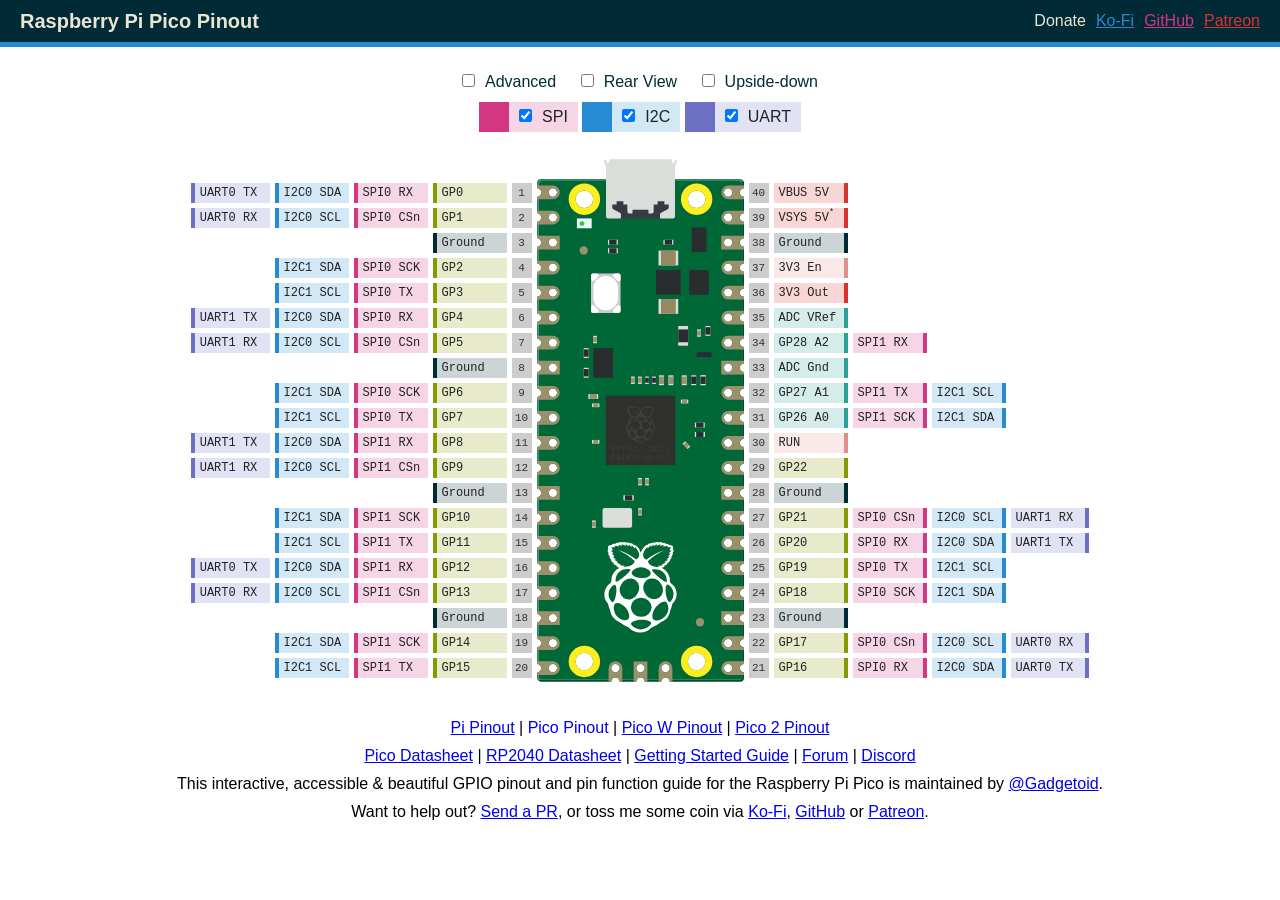
==== docs/pinout/index.html @ 550cb201 "docs: init pinout from pico.pinout.xyz" ====
<!--
    This file was taken from https://github.com/pinout-xyz/pico.pinout.xyz under MIT license.
!-->

<!doctype html>
<html lang="en">
<head>
<meta http-equiv="content-type" content="text/html;charset=utf-8" />
<meta name="viewport" content="width=device-width, initial-scale=1"></meta>
<meta name="apple-mobile-web-app-capable" content="yes"></meta>
<meta name="apple-mobile-web-app-status-bar-style" content="black-translucent"></meta>
<link rel="shortcut icon" href="pinout-logo.png" type="image/png">
<script src="register_serviceworker.js" type="text/javascript"></script>
<link rel="manifest" href="manifest.json">
<title>Raspberry Pi Pico GPIO Pinout</title>
<meta name="description" content="An interactive, accessible and beautiful GPIO Pinout guide for the Raspberry Pi Pico" />
<link rel="stylesheet" href="pinout.css?v=20250707v3" type="text/css" media="screen,print" />
</head>
<body>
    <header>
        <h1>Raspberry Pi Pico Pinout</h1>
        <ul><li title="Please donate to support continued work on these websites! Thank you.">Donate</li><li><a href="https://ko-fi.com/gadgetoid" title="Buy me a coffee on Ko-Fi">Ko-Fi</a></li><li><a href="https://github.com/sponsors/Gadgetoid" title="Sponsor me on GitHub">GitHub</a></li><li><a href="https://www.patreon.com/gadgetoid" title="Sponsor me on Patreon">Patreon</a></li></ul>
    </header>
    <nav class="nojs" id="nav">
        <ul class="filter settings">
            <li><label for="advanced" title="Show or hide advanced pin functions."><input type="checkbox" name="advanced" id="advanced" />Advanced</label></li>
            <li><label for="reversed" title="If you solder the headers on backwards to keep the pin numbers visible, then the pinout is reversed."><input type="checkbox" name="reversed" id="reversed" />Rear View</label></li>
            <li><label for="australian" title="If your Pico is fixed upside-down for some reason."><input type="checkbox" name="australian" id="australian" />Upside-down</label></li>
        </ul>
        <ul class="filter interfaces">
            <li><label class="spi" for="spi" title="Show or hide SPI functions."><input type="checkbox" checked name="spi" id="spi" />SPI</label></li>
            <li><label class="i2c" for="i2c" title="Show or hide I2C functions."><input type="checkbox" checked name="i2c" id="i2c" />I2C</label></li>
            <li class="advanced"><label class="pwm" for="pwm" title="Show or hide PWM functions."><input type="checkbox" checked name="pwm" id="pwm" />PWM</label></li>
            <li><label class="uart" for="uart" title="Show or hide UART functions."><input type="checkbox" checked name="uart" id="uart" />UART</label></li>
        </ul>
        <noscript>
            <p>Want to show/hide interfaces and view a full pinout? Enable JavaScript!</p>
        </noscript>
    </nav>
    <article class="pinout" id="pinout">
        <table aria-label="Lefthand pins" class="labels left" aria-rowcount="20" aria-colcount="5" cellpadding="0" cellspacing="5">
            <thead>
                <th>Pin</th><th>Name</th><th>SPI</th><th>I2C</th><th>UART</th><th>PWM</th>
            </thead>
            <tbody>
            <tr aria-label="First pin."       ><th>1</th> <td class="gpio">GP0</td>           <td class="spi" title="SPI 0: Host-receive">SPI0 RX</td>         <td class="i2c" title="I2C 0: Data">I2C0 SDA</td>       <td class="uart" title="UART 0: Transmit">UART0 TX</td>                    <td class="pwm advanced" title="PWM 0: Channel A">PWM0 A</td></tr>
            <tr aria-label="Second pin."      ><th>2</th> <td class="gpio">GP1</td>           <td class="spi" title="SPI 0: Chip-select">SPI0 CSn</td>         <td class="i2c" title="I2C 0: Clock">I2C0 SCL</td>      <td class="uart" title="UART 0: Receive">UART0 RX</td>                     <td class="pwm advanced" title="PWM 0: Channel B">PWM0 B</td></tr>
            <tr aria-label="Third pin."       ><th>3</th> <td class="ground" title="Ground">Ground</td></tr>
            <tr aria-label="Forth pin."       ><th>4</th> <td class="gpio">GP2</td>           <td class="spi" title="SPI 0: Clock">SPI0 SCK</td>               <td class="i2c" title="I2C 1: Data">I2C1 SDA</td>       <td class="uart advanced" title="UART 0: Clear to send">UART0 CTS</td>     <td class="pwm advanced" title="PWM 1: Channel A">PWM1 A</td></tr>
            <tr aria-label="Fifth pin."       ><th>5</th> <td class="gpio">GP3</td>           <td class="spi" title="SPI 0: Host-transmit">SPI0 TX</td>        <td class="i2c" title="I2C 1: Clock">I2C1 SCL</td>      <td class="uart advanced" title="UART 0: Request to send">UART0 RTS</td>   <td class="pwm advanced" title="PWM 1: Channel B">PWM1 B</td></tr>
            <tr aria-label="Sixth pin."       ><th>6</th> <td class="gpio">GP4</td>           <td class="spi" title="SPI 0: Host-receive">SPI0 RX</td>         <td class="i2c" title="I2C 0: Data">I2C0 SDA</td>       <td class="uart" title="UART 1: Transmit">UART1 TX</td>                    <td class="pwm advanced" title="PWM 2: Channel A">PWM2 A</td></tr>
            <tr aria-label="Seventh pin."     ><th>7</th> <td class="gpio">GP5</td>           <td class="spi" title="SPI 0: Chip-select">SPI0 CSn</td>         <td class="i2c" title="I2C 0: Clock">I2C0 SCL</td>      <td class="uart" title="UART 1: Receive">UART1 RX</td>                     <td class="pwm advanced" title="PWM 2: Channel B">PWM2 B</td></tr>
            <tr aria-label="Eighth pin."      ><th>8</th> <td class="ground" title="Ground">Ground</td></tr>
            <tr aria-label="Ninth pin."       ><th>9</th> <td class="gpio">GP6</td>           <td class="spi" title="SPI 0: Clock">SPI0 SCK</td>               <td class="i2c" title="I2C 1: Data">I2C1 SDA</td>       <td class="uart advanced" title="UART 1: Clear to send">UART1 CTS</td>     <td class="pwm advanced" title="PWM 3: Channel A">PWM3 A</td></tr>
            <tr aria-label="Tenth pin."       ><th>10</th><td class="gpio">GP7</td>           <td class="spi" title="SPI 1: Host-transmit">SPI0 TX</td>        <td class="i2c" title="I2C 1: Clock">I2C1 SCL</td>      <td class="uart advanced" title="UART 1: Request to send">UART1 RTS</td>   <td class="pwm advanced" title="PWM 3: Channel B">PWM3 B</td></tr>
            <tr aria-label="Eleventh pin."    ><th>11</th><td class="gpio">GP8</td>           <td class="spi" title="SPI 1: Host-receive">SPI1 RX</td>         <td class="i2c" title="I2C 0: Data">I2C0 SDA</td>       <td class="uart" title="UART 1: Transmit">UART1 TX</td>                    <td class="pwm advanced" title="PWM 4: Channel A">PWM4 A</td></tr>
            <tr aria-label="Twelfth pin."     ><th>12</th><td class="gpio">GP9</td>           <td class="spi" title="SPI 1: Chip-select">SPI1 CSn</td>         <td class="i2c" title="I2C 0: Clock">I2C0 SCL</td>      <td class="uart" title="UART 1: Receive">UART1 RX</td>                     <td class="pwm advanced" title="PWM 4: Channel B">PWM4 B</td></tr>
            <tr aria-label="Thirtheenth pin." ><th>13</th><td class="ground" title="Ground">Ground</td></tr>
            <tr aria-label="Fourteenth pin."  ><th>14</th><td class="gpio">GP10</td>          <td class="spi" title="SPI 1: Clock">SPI1 SCK</td>               <td class="i2c" title="I2C 1: Data">I2C1 SDA</td>       <td class="uart advanced" title="UART 1: Clear to send">UART1 CTS</td>     <td class="pwm advanced" title="PWM 5: Channel A">PWM5 A</td></tr>
            <tr aria-label="Fifteenth pin."   ><th>15</th><td class="gpio">GP11</td>          <td class="spi" title="SPI 1: Host-transmit">SPI1 TX</td>        <td class="i2c" title="I2C 1: Clock">I2C1 SCL</td>      <td class="uart advanced" title="UART 1: Request to send">UART1 RTS</td>   <td class="pwm advanced" title="PWM 5: Channel B">PWM5 B</td></tr>
            <tr aria-label="Sixteenth pin."   ><th>16</th><td class="gpio">GP12</td>          <td class="spi" title="SPI 1: Host-receive">SPI1 RX</td>         <td class="i2c" title="I2C 0: Data">I2C0 SDA</td>       <td class="uart" title="UART 0: Transmit">UART0 TX</td>                    <td class="pwm advanced" title="PWM 6: Channel A">PWM6 A</td></tr>
            <tr aria-label="Seventeenth pin." ><th>17</th><td class="gpio">GP13</td>          <td class="spi" title="SPI 1: Chip-select">SPI1 CSn</td>         <td class="i2c" title="I2C 0: Clock">I2C0 SCL</td>      <td class="uart" title="UART 0: Receive">UART0 RX</td>                     <td class="pwm advanced" title="PWM 6: Channel B">PWM6 B</td></tr>
            <tr aria-label="Eighteenth pin."  ><th>18</th><td class="ground" title="Ground">Ground</td></tr>
            <tr aria-label="Nineteenth pin."  ><th>19</th><td class="gpio">GP14</td>          <td class="spi" title="SPI 1: Clock">SPI1 SCK</td>               <td class="i2c" title="I2C 0: Data">I2C1 SDA</td>       <td class="uart advanced" title="UART 0: Clear to send">UART0 CTS</td>     <td class="pwm advanced" title="PWM 7: Channel A">PWM7 A</td></tr>
            <tr aria-label="Twentieth pin."   ><th>20</th><td class="gpio">GP15</td>          <td class="spi" title="SPI 1: Host-transmit">SPI1 TX</td>        <td class="i2c" title="I2C 0: Clock">I2C1 SCL</td>      <td class="uart advanced" title="UART 0: Request to send">UART0 RTS</td>   <td class="pwm advanced" title="PWM 7: Channel B">PWM7 B</td></tr>
            </tbody>
        </table>
        <div class="pico"><img width="207" height="523" alt="Raspberry Pi Pico with the micro USB port facing upwards, standing face-up on its GPIO pins." src="raspberry-pi-pico.svg" /></div>
        <div class="pico underside"><img width="207" height="523" alt="Raspberry Pi Pico with the micro USB port facing downwards, standing bottom-up on its GPIO pins." src="raspberry-pi-pico-underside.svg" /></div>
        <table aria-label="Righthand pins" class="labels right" aria-rowcount="20" aria-colcount="5" cellpadding="0" cellspacing="5">
            <thead>
                <th scope="col">Pin</th><th scope="col">Name/ADC</th><th scope="col">SPI</th><th scope="col">I2C</th><th scope="col">UART</th><th scope="col">PWM</th>
            </thead>
            <tbody>
            <tr aria-label="First pin."       ><th>40</th><td class="power" title="Power: USB input voltage">VBUS 5V</td></tr>
            <tr aria-label="Second pin."      ><th>39</th><td class="power" title="Power: System voltage">VSYS 5V<sup>*</sup></td></tr>
            <tr aria-label="Third pin."       ><th>38</th><td class="ground" title="Ground">Ground</td></tr>
            <tr aria-label="Forth pin."       ><th>37</th><td class="system" title="System: 3v3 regulator enable">3V3 En</td></tr>
            <tr aria-label="Fifth pin."       ><th>36</th><td class="power" title="Power: 3v3 output">3V3 Out</td></tr>
            <tr aria-label="Sixth pin."       ><th>35</th><td class="adc" title="ADC Voltage reference">ADC VRef</td></tr>
            <tr aria-label="Seventh pin."     ><th>34</th><td class="adc" title="ADC Channel 2">GP28 A2</td>        <td class="spi" title="SPI 1: Host-receive">SPI1 RX</td>     <td class="i2c advanced" title="I2C 0: Data">I2C0 SDA</td>    <td class="uart advanced" title="UART 0: Transmit">UART0 TX</td>         <td class="pwm advanced" title="PWM 6: Channel A">PWM6 A</td></tr>
            <tr aria-label="Eighth pin."      ><th>33</th><td class="adc" title="ADC Ground">ADC Gnd</td></tr>
            <tr aria-label="Ninth pin."       ><th>32</th><td class="adc" title="ADC Channel 1">GP27 A1</td>        <td class="spi" title="SPI 1: Host-transmit">SPI1 TX</td>    <td class="i2c" title="I2C 1: Clock">I2C1 SCL</td>            <td class="uart advanced" title="UART 1: Request to send">UART1 RTS</td> <td class="pwm advanced" title="PWM 5: Channel B">PWM5 B</td></tr>
            <tr aria-label="Tenth pin."       ><th>31</th><td class="adc" title="ADC Channel 0">GP26 A0</td>        <td class="spi" title="SPI 1: Clock">SPI1 SCK</td>           <td class="i2c" title="I2C 1: Data">I2C1 SDA</td>             <td class="uart advanced" title="UART 1: Clear to send">UART1 CTS</td>   <td class="pwm advanced" title="PWM 5: Channel A">PWM5 A</td></tr>
            <tr aria-label="Eleventh pin."    ><th>30</th><td class="system">RUN</td></tr>
            <tr aria-label="Twelfth pin."     ><th>29</th><td class="gpio">GP22</td>                                <td class="spi advanced" title="SPI 0: Clock">SPI0 SCK</td>  <td class="i2c advanced" title="I2C 1: Data">I2C1 SDA</td>    <td class="uart advanced" title="UART 1: Clear to send">UART1 CTS</td>   <td class="pwm advanced" title="PWM 3: Channel A">PWM3 A</td></tr>
            <tr aria-label="Thirtheenth pin." ><th>28</th><td class="ground" title="Ground">Ground</td></tr>
            <tr aria-label="Fourteenth pin."  ><th>27</th><td class="gpio">GP21</td>                                <td class="spi" title="SPI 0: Chip-select">SPI0 CSn</td>     <td class="i2c" title="I2C 0: Clock">I2C0 SCL</td>            <td class="uart" title="UART 1: Receive">UART1 RX</td>                   <td class="pwm advanced" title="PWM 2: Channel B">PWM2 B</td></tr>
            <tr aria-label="Fifteenth pin."   ><th>26</th><td class="gpio">GP20</td>                                <td class="spi" title="SPI 0: Host-receive">SPI0 RX</td>     <td class="i2c" title="I2C 0: Data">I2C0 SDA</td>             <td class="uart" title="UART 1: Transmit">UART1 TX</td>                  <td class="pwm advanced" title="PWM 2: Channel A">PWM2 A</td></tr>
            <tr aria-label="Sixteenth pin."   ><th>25</th><td class="gpio">GP19</td>                                <td class="spi" title="SPI 0: Host-transmit">SPI0 TX</td>    <td class="i2c" title="I2C 1: Clock">I2C1 SCL</td>            <td class="uart advanced" title="UART 0: Request to send">UART0 RTS</td> <td class="pwm advanced" title="PWM 1: Channel B">PWM1 B</td></tr>
            <tr aria-label="Seventeenth pin." ><th>24</th><td class="gpio">GP18</td>                                <td class="spi" title="SPI 0: Clock">SPI0 SCK</td>           <td class="i2c" title="I2C 1: Data">I2C1 SDA</td>             <td class="uart advanced" title="UART 0: Clear to send">UART0 CTS</td>   <td class="pwm advanced" title="PWM 1: Channel A">PWM1 A</td></tr>
            <tr aria-label="Eighteenth pin."  ><th>23</th><td class="ground" title="Ground">Ground</td></tr>
            <tr aria-label="Nineteenth pin."  ><th>22</th><td class="gpio">GP17</td>                                <td class="spi" title="SPI 0: Chip-select">SPI0 CSn</td>     <td class="i2c" title="I2C 0: Clock">I2C0 SCL</td>            <td class="uart" title="UART 0: Receive">UART0 RX</td>                   <td class="pwm advanced" title="PWM 0: Channel B">PWM0 B</td></tr>
            <tr aria-label="Twentieth pin."   ><th>21</th><td class="gpio">GP16</td>                                <td class="spi" title="SPI 0: Host-receive">SPI0 RX</td>     <td class="i2c" title="I2C 0: Data">I2C0 SDA</td>             <td class="uart" title="UART 0: Transmit">UART0 TX</td>                  <td class="pwm advanced" title="PWM 0: Channel A">PWM0 A</td></tr>
            </tbody>
        </table>
        <table class="labels below advanced">
            <tbody>
                <tr><td aria-label="Left debug pin.">SWCLK</td><td aria-label="Middle debug pin.">GND</td><td aria-label="Right debug pin.">SWDIO</td></tr>
            </tbody>
        </table>
    </article>
    <article class="extra advanced">
        <table aria-label="Additional pin definitions.">
            <thead>
                <th scope="col">Pin</th><th scope="col">Function</th><th scope="col">Notes</th>
            </thead>
            <tbody class="power_pins">
                <tr><td>VSYS</td><td>System voltage in/out</td><td><sup>*</sup>5V <em>out</em> when powered by USB (diode to VBUS),<br>1.8V to 5.5V <em>in</em> if powered externally</td></tr>
                <tr><td>3V3 Out</td><td>Chip 3V3 supply</td><td>Can be used to power external circuitry,<br>recommended to keep the load less than 300mA</td></tr>
            </tbody>
            <tbody>
                <tr><td>GP23</td><td>RT6150B-33GQW Power-Select</td><td>LOW (default) for high efficiency (PFM)<br>HIGH for improved ripple (PWM)</td></tr>
                <tr><td>GP24</td><td>VBUS Sense</td><td>Detect USB power or VBUS pin</td></tr>
                <tr><td>GP25</td><td>User LED</td><td></td></tr>
                <tr><td>GP29 / A3</td><td>VSYS Sense</td><td>Read VSYS/3 through resistor divider and FET Q1</td></tr>
                <tr><td>A4</td><td>Temperature</td><td>Read onboard temperature sensor</td></tr>
            </tbody>
            <tbody class="tpads">
                <tr><td>TP1</td><td>Ground</td><td>close coupled ground for differential USB signals</td></tr>
                <tr><td>TP2</td><td>USB DM</td><td>USB Data Negative pin</td></tr>
                <tr><td>TP3</td><td>USB DP</td><td>USB Data Positive pin</td></tr>
                <tr><td>TP4</td><td>GPIO23/SMPS PS Pin</td><td>Marked do not use in datasheet</td></tr>
                <tr><td>TP5</td><td>GPIO25/LED</td><td>Not recommended to be used in datasheet<br>can only be used as an output with special care</td></tr>
                <tr><td>TP6</td><td>BOOTSEL</td><td>Short low at power-up to boot into BOOTSEL</td></tr>
            </tbody>
        </table>
    </article>
    <footer>
        <p><a title="Raspberry Pi Pinout" href="https://pi.pinout.xyz/">Pi Pinout</a>
| <a class="selected" title="Raspberry Pi Pico Pinout" href="https://pico.pinout.xyz/">Pico Pinout</a>
| <a title="Raspberry Pi Pico W Pinout" href="https://picow.pinout.xyz/">Pico W Pinout</a>
| <a title="Raspberry Pi Pico 2 Pinout" href="https://pico2.pinout.xyz/">Pico 2 Pinout</a></p>
        <p><a title="Raspberry Pi Pico Datasheet (PDF)" href="https://datasheets.raspberrypi.com/pico/pico-datasheet.pdf">Pico Datasheet</a>
| <a title="Raspberry Pi RP2040 Datasheet (PDF) for in-depth information about the Pico W's RP2040 chip, peripherals and PIO." href="https://datasheets.raspberrypi.com/rp2040/rp2040-datasheet.pdf">RP2040 Datasheet</a>
| <a title="Getting Started With Raspberry Pi Pico (PDF)" href="https://datasheets.raspberrypi.com/pico/getting-started-with-pico.pdf">Getting Started Guide</a>
| <a title="Official Raspberry Pi Pico forum" href="https://forums.raspberrypi.com/viewforum.php?f=143">Forum</a>
| <a title="Unofficial Pico Discord server" href="https://discord.gg/YxmkAyM77r">Discord</a></p>
        <p>This interactive, accessible &amp; beautiful GPIO pinout and pin function guide for the Raspberry Pi Pico is maintained by <a href="https://fosstodon.org/@gadgetoid" title="@gadgetoid at Mastodon">@Gadgetoid</a>.</p>
        <p>Want to help out? <a href="https://github.com/pinout-xyz/pico.pinout.xyz" title="Send a pull-request on GitHub.">Send a PR</a>, or toss me some coin via <a href="https://ko-fi.com/gadgetoid" title="Buy me a coffee on Ko-Fi">Ko-Fi</a>, <a href="https://github.com/sponsors/Gadgetoid" title="Sponsor me on GitHub">GitHub</a> or <a href="https://www.patreon.com/gadgetoid" title="Sponsor me on Patreon">Patreon</a>.</p>
    </footer>
    <footer class="print">
        <p>pico.pinout.xyz - This interactive, accessible &amp; beautiful GPIO pinout and pin function guide for the Raspberry Pi Pico is maintained by @gadgetoid</p>
    </footer>
    <script src="pinout.js?v=20250707v1" type="text/javascript"></script>
</body>
</html>
---- docs/pinout/pinout.css ----
body {
    display: grid;
    place-items: center;
    font-family: Verdana, Geneva, Tahoma, sans-serif;
    margin: 0;
    padding: 0;
}
article {
    display: grid;
    grid-template-columns: auto auto auto;
    align-items: center;
    margin-top: 10px;
    padding: 0 10px;
}
footer {
    display: grid;
    align-items: center;
    margin: 20px 0;
}
footer p {
    padding: 5px 10px;
    margin: 0;
    text-align: center;
}
footer a.selected {
    text-decoration: none;
}
footer.print {display: none;}
nav {
    text-align: center;
    margin-top: 20px;
}
header {
    background: #002b36;
    color: #e9e5d2;
    width: 100%;
    line-height: 22px;
    padding: 10px;
    border-bottom: 5px solid #268bd2;
    display: grid;
    grid-template-columns: auto auto;
    box-sizing: border-box;
}
header h1 {
    margin: 0;
    padding: 0 0 0 10px;
    font-size: 20px;
}
header ul {
    list-style: none;
    margin: 0;
    padding: 0 10px 0 0;
    text-align: right;
}
header li {
    display: inline-block;
    padding: 0 0 0 10px;
    white-space: pre;
}
header li:nth-child(2) a, header li:nth-child(2) a:visited, header li:nth-child(2) a:hover {color: #268bd2;}
header li:nth-child(3) a, header li:nth-child(3) a:visited, header li:nth-child(3) a:hover {color: #d33682;}
header li:nth-child(4) a, header li:nth-child(4) a:visited, header li:nth-child(4) a:hover {color: #dc322f;}
.pico {
    padding: 0px;
    position: relative;
    top: -8px;
}
table {
    font-family: ui-monospace,
    Menlo, Monaco,
    "Cascadia Mono", "Segoe UI Mono",
    "Roboto Mono",
    "Oxygen Mono",
    "Ubuntu Monospace",
    "Source Code Pro",
    "Fira Mono",
    "Droid Sans Mono",
    "Courier New", monospace;
}
.labels.right {
    counter-reset: pin 41;
    display: grid;
    align-items: left;
}
.tiny2040 .labels.right {
    counter-reset: pin 17;
}
.labels.left {
    direction: rtl;
    display: grid;
    align-items: right;
}
.labels tr {
    counter-increment: pin;
    line-height: 20px;
    color: #333333;
    font-size: 0;
}
.labels.left tr {
    direction: ltr;
}
.labels.right tbody tr {
    counter-increment: pin -1;
}
.labels.below {
    grid-column: 2;
    margin: -5px auto 0 auto;
    position: relative;
    left: 2px;
}
.labels.below td {
    width: 25px;
    height: auto;
    border: none;
    padding: 0;
    writing-mode: vertical-lr;
    vertical-align: top;
    min-width: 25px;
    display: inline-block;
}
.australian-view .labels.left, .australian-view .labels.right {
    transform: scale(1, -1);
}
.australian-view .labels.left tr, .australian-view .labels.right tr {
    transform: scale(1, -1);
}
.australian-view .labels.below {
    position: relative;
    top: -550px;
}
.labels th, .labels thead {display:none;}
.labels tbody tr:before {
    content: counter(pin);
    text-align: center;
    float: right;
    background-color: #CCCCCC;
    width: 20px;
    height: 20px;
    font-size: 11px;
}
.labels.right tbody tr:before {
    float: left;
}
.labels.below tbody tr:before {display:none;}
td, th {
    height: 20px;
    text-align: left;
    overflow: hidden;
    color: #222;
    font-size: 12px;
    cursor: default;
    white-space: nowrap;
    position: relative;
    border-width:0 4px 0 4px;
    border-style: solid;
    padding: 0 5px;
    min-width: 60px;
}
.extra td {
    border: none;
    background-color: #9e9d9b22;
    padding: 5px;
}
.extra tr:nth-child(odd) td {
    background-color: #9e9d9b33;
}
.extra th {
    border: none;
    background-color: transparent;
}
.extra .wl_gpio {
    position: relative;
    top: 5px;
}
.extra .wl_gpio td {
    background-color: #d3368222;
}
.extra .wl_gpio tr:nth-child(odd) td {
    background-color: #d3368233;
}
.extra .power_pins td {
    background-color: #dc322f22;
}
.extra .power_pins tr:nth-child(odd) td {
    background-color: #dc322f33;
}
.extra .tpads td {
    background-color: #85990022;
}
.extra .tpads tr:nth-child(odd) td {
    background-color: #85990033;
}

/* Hide advanced labels by default */
.labels .advanced {visibility: hidden;}
.labels .hidden, .extra.advanced, .below.advanced {display: none;}
.filter li.advanced {display: none;}

.gpio   {background-color: #85990033;border-color: #859900;}
.ground {background-color: #002b3633;border-color: #002b36;}
.power  {background-color: #dc322f33;border-color: #dc322f;}
.adc    {background-color: #2aa19833;border-color: #2aa198;}
.hstx   {background-color: #2aa19833;border-color: #2aa198;}
.system {background-color: #df8f8e33;border-color: #df8f8e;}
.i2c    {background-color: #268bd233;border-color: #268bd2;}
.spi    {background-color: #d3368233;border-color: #d33682;}
.uart   {background-color: #6c71c433;border-color: #6c71c4;}
.pwm    {background-color: #33333333;border-color: #333333;}

.labels.left td {border-width:0 0 0 4px;}
.labels.right td {border-width:0 4px 0 0;}

.labels tr:hover:before  {background-color: #eeeeee;}
.labels tr:hover .gpio   {background-color: #9fb80366;}
.labels tr:hover .ground {background-color: #01435366;}
.labels tr:hover .power  {background-color: #f13a3766;}
.labels tr:hover .adc    {background-color: #39d1c466;}
.labels tr:hover .hstx   {background-color: #39d1c466;}
.labels tr:hover .system {background-color: #fab4b266;}
.labels tr:hover .i2c    {background-color: #3ba6f166;}
.labels tr:hover .spi    {background-color: #f34f9f66;}
.labels tr:hover .uart   {background-color: #8d91e666;}
.labels tr:hover .pwm    {background-color: #44444466;}

.filter {
    list-style: none;
    margin: 0;
    padding: 0;
}
.filter li {
    display: inline;
}
.filter label {
    display: inline-block;
    color: #002b36;
    padding: 0px 10px 0px 10px;
    line-height: 30px;
    user-select: none;
    margin-bottom: 5px;
}
.interfaces label {
    border-width:0 0px 0 30px;
    border-style: solid;
}
.filter input {
    margin: 0 10px 0 0;
}
.filter.interfaces label {
    color: #222;
}
.filter.interfaces {
    margin-bottom: 20px;
}
.nojs ul {display: none;}

/* Support for flipping board over to view from the bottom... */

/* Top-up View */
.underside {
    display: none;
}

/* Aussie View */
.australian-view .pico {
    rotate: 180deg;
    position: relative;
    top: 8px;
}

.australian-view {
    direction: rtl;
}
.australian-view .labels.left {
    direction: ltr;
}
.australian-view .labels.left td {border-width:0 4px 0 0;}
.australian-view .labels.right td {border-width:0 0 0 4px;}
.underside-view.australian-view .labels.left td {border-width:0 0 0 4px;}
.underside-view.australian-view .labels.right td {border-width:0 4px 0 0;}
.underside-view.australian-view {
    direction: ltr;
}
.underside-view.australian-view .labels.left {
    direction: rtl;
}

/* Bottom-up View */
.underside-view .pico {
    display: none;
}
.underside-view .underside {
    display: block;
}
.underside-view {
    direction: rtl;
}
.underside-view .labels.left {
    direction: ltr;
}
.underside-view .labels.left td {border-width:0 4px 0 0;}
.underside-view .labels.right td {border-width:0 0 0 4px;}

sup {
    position: absolute;
    top: -25%;
    font-size: 70%;
    vertical-align: middle;
}

@media (prefers-color-scheme: dark) {
    body {
        background-color: #000000;
    }
    header {
        background: #111111;
        color: #666666;
        border-bottom-color: #222222;
    }
    .filter label,
    footer p,
    nav p {
        color: #666666;
    }
    footer a.selected {
        color: #666666;
    }
    footer a, footer a:visited {
        color: #1d6ca5;
    }
    footer a:hover {
        color: #3ba6f1;
    }
    .labels tbody tr:before {
        background-color: #002b36;
        color: #e9e5d2;
    }
    .labels tbody tr:hover:before {background-color: #013441;}
    td, th, .filter.interfaces label {
        color: #e9e5d2;
    }
}

@media print {
    footer, header ul, #nav {display: none;}
    footer.print {
        display: block;
        border-top: 5px solid #268bd2;
    }
    #pinout {margin-top: 40px;}
    header {
        background: transparent;
        color: #666666;
    }
}
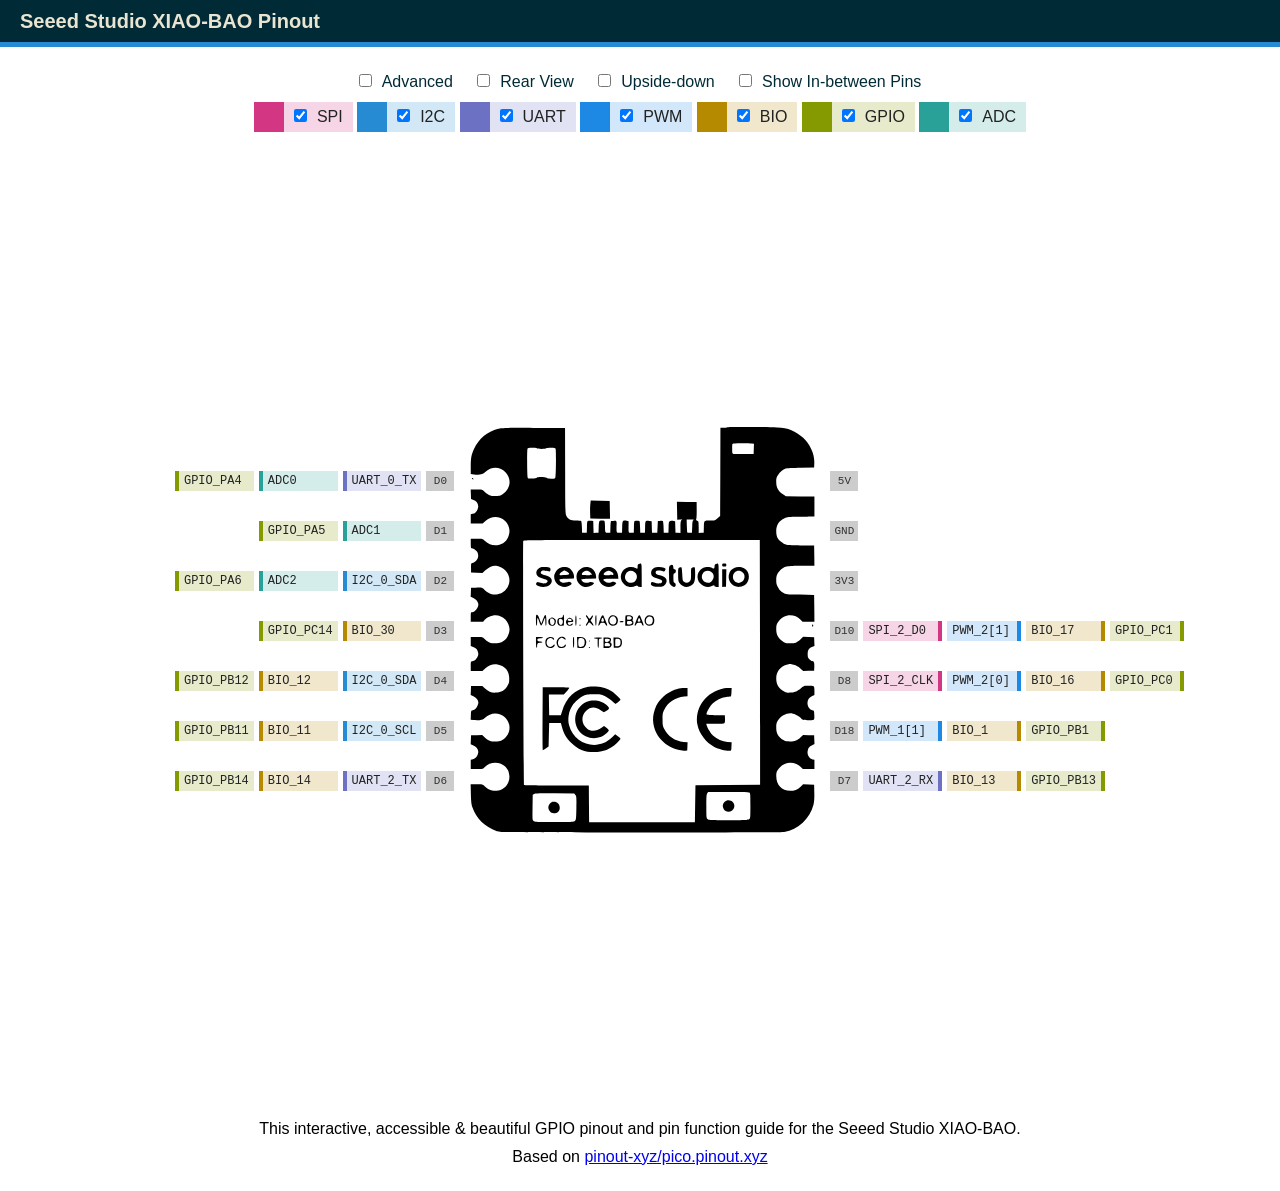
==== commit 76a6b13f: "cute pinouts" ====
--- a/docs/pinout/index.html
+++ b/docs/pinout/index.html
@@ -4,144 +4,372 @@
 
 <!doctype html>
 <html lang="en">
+
 <head>
-<meta http-equiv="content-type" content="text/html;charset=utf-8" />
-<meta name="viewport" content="width=device-width, initial-scale=1"></meta>
-<meta name="apple-mobile-web-app-capable" content="yes"></meta>
-<meta name="apple-mobile-web-app-status-bar-style" content="black-translucent"></meta>
-<link rel="shortcut icon" href="pinout-logo.png" type="image/png">
-<script src="register_serviceworker.js" type="text/javascript"></script>
-<link rel="manifest" href="manifest.json">
-<title>Raspberry Pi Pico GPIO Pinout</title>
-<meta name="description" content="An interactive, accessible and beautiful GPIO Pinout guide for the Raspberry Pi Pico" />
-<link rel="stylesheet" href="pinout.css?v=20250707v3" type="text/css" media="screen,print" />
+    <meta http-equiv="content-type" content="text/html;charset=utf-8" />
+    <meta name="viewport" content="width=device-width, initial-scale=1">
+    </meta>
+    <meta name="apple-mobile-web-app-capable" content="yes">
+    </meta>
+    <meta name="apple-mobile-web-app-status-bar-style" content="black-translucent">
+    </meta>
+    <link rel="shortcut icon" href="pinout-logo.png" type="image/png">
+    <script src="register_serviceworker.js" type="text/javascript"></script>
+    <link rel="manifest" href="manifest.json">
+    <title>Seeed Studio XIAO-BAO GPIO Pinout</title>
+    <meta name="description"
+        content="An interactive, accessible and beautiful GPIO Pinout guide for the Seeed Studio XIAO-BAO" />
+    <link rel="stylesheet" href="pinout.css?v=20250707v3" type="text/css" media="screen,print" />
 </head>
+
 <body>
     <header>
-        <h1>Raspberry Pi Pico Pinout</h1>
-        <ul><li title="Please donate to support continued work on these websites! Thank you.">Donate</li><li><a href="https://ko-fi.com/gadgetoid" title="Buy me a coffee on Ko-Fi">Ko-Fi</a></li><li><a href="https://github.com/sponsors/Gadgetoid" title="Sponsor me on GitHub">GitHub</a></li><li><a href="https://www.patreon.com/gadgetoid" title="Sponsor me on Patreon">Patreon</a></li></ul>
+        <h1>Seeed Studio XIAO-BAO Pinout</h1>
     </header>
     <nav class="nojs" id="nav">
         <ul class="filter settings">
-            <li><label for="advanced" title="Show or hide advanced pin functions."><input type="checkbox" name="advanced" id="advanced" />Advanced</label></li>
-            <li><label for="reversed" title="If you solder the headers on backwards to keep the pin numbers visible, then the pinout is reversed."><input type="checkbox" name="reversed" id="reversed" />Rear View</label></li>
-            <li><label for="australian" title="If your Pico is fixed upside-down for some reason."><input type="checkbox" name="australian" id="australian" />Upside-down</label></li>
+            <li><label for="advanced" title="Show or hide advanced pin functions."><input type="checkbox"
+                        name="advanced" id="advanced" />Advanced</label></li>
+            <li><label for="reversed"
+                    title="If you solder the headers on backwards to keep the pin numbers visible, then the pinout is reversed."><input
+                        type="checkbox" name="reversed" id="reversed" />Rear View</label></li>
+            <li><label for="australian" title="If your board is fixed upside-down for some reason."><input
+                        type="checkbox" name="australian" id="australian" />Upside-down</label></li>
+            <li><label for="inbetween" title="Show or hide in-between pins."><input type="checkbox" name="inbetween"
+                        id="inbetween" />Show In-between Pins</label></li>
         </ul>
         <ul class="filter interfaces">
-            <li><label class="spi" for="spi" title="Show or hide SPI functions."><input type="checkbox" checked name="spi" id="spi" />SPI</label></li>
-            <li><label class="i2c" for="i2c" title="Show or hide I2C functions."><input type="checkbox" checked name="i2c" id="i2c" />I2C</label></li>
-            <li class="advanced"><label class="pwm" for="pwm" title="Show or hide PWM functions."><input type="checkbox" checked name="pwm" id="pwm" />PWM</label></li>
-            <li><label class="uart" for="uart" title="Show or hide UART functions."><input type="checkbox" checked name="uart" id="uart" />UART</label></li>
+            <li><label class="spi" for="spi" title="Show or hide SPI functions."><input type="checkbox" checked
+                        name="spi" id="spi" />SPI</label></li>
+            <li><label class="i2c" for="i2c" title="Show or hide I2C functions."><input type="checkbox" checked
+                        name="i2c" id="i2c" />I2C</label></li>
+            <li><label class="uart" for="uart" title="Show or hide UART functions."><input type="checkbox" checked
+                        name="uart" id="uart" />UART</label></li>
+            <li><label class="pwm" for="pwm" title="Show or hide PWM functions."><input type="checkbox" checked
+                        name="pwm" id="pwm" />PWM</label></li>
+            <li><label class="bio" for="bio" title="Show or hide BIO numbers."><input type="checkbox" checked name="bio"
+                        id="bio" />BIO</label></li>
+            <li><label class="gpio" for="gpio" title="Show or hide GPIO pin names."><input type="checkbox" checked
+                        name="gpio" id="gpio" />GPIO</label></li>
+            <li><label class="adc" for="adc" title="Show or hide ADC functions."><input type="checkbox" checked
+                        name="adc" id="adc" />ADC</label></li>
         </ul>
         <noscript>
             <p>Want to show/hide interfaces and view a full pinout? Enable JavaScript!</p>
         </noscript>
     </nav>
     <article class="pinout" id="pinout">
-        <table aria-label="Lefthand pins" class="labels left" aria-rowcount="20" aria-colcount="5" cellpadding="0" cellspacing="5">
+        <table aria-label="Lefthand pins" class="labels left" aria-rowcount="23" aria-colcount="9" cellpadding="0"
+            cellspacing="5">
             <thead>
-                <th>Pin</th><th>Name</th><th>SPI</th><th>I2C</th><th>UART</th><th>PWM</th>
+                <th>Pin</th>
+                <th>Name</th>
+                <th>SPI</th>
+                <th>I2C</th>
+                <th>UART</th>
+                <th>PWM</th>
+                <th>ADC</th>
+                <th>BIO</th>
+                <th>GPIO</th>
             </thead>
             <tbody>
-            <tr aria-label="First pin."       ><th>1</th> <td class="gpio">GP0</td>           <td class="spi" title="SPI 0: Host-receive">SPI0 RX</td>         <td class="i2c" title="I2C 0: Data">I2C0 SDA</td>       <td class="uart" title="UART 0: Transmit">UART0 TX</td>                    <td class="pwm advanced" title="PWM 0: Channel A">PWM0 A</td></tr>
-            <tr aria-label="Second pin."      ><th>2</th> <td class="gpio">GP1</td>           <td class="spi" title="SPI 0: Chip-select">SPI0 CSn</td>         <td class="i2c" title="I2C 0: Clock">I2C0 SCL</td>      <td class="uart" title="UART 0: Receive">UART0 RX</td>                     <td class="pwm advanced" title="PWM 0: Channel B">PWM0 B</td></tr>
-            <tr aria-label="Third pin."       ><th>3</th> <td class="ground" title="Ground">Ground</td></tr>
-            <tr aria-label="Forth pin."       ><th>4</th> <td class="gpio">GP2</td>           <td class="spi" title="SPI 0: Clock">SPI0 SCK</td>               <td class="i2c" title="I2C 1: Data">I2C1 SDA</td>       <td class="uart advanced" title="UART 0: Clear to send">UART0 CTS</td>     <td class="pwm advanced" title="PWM 1: Channel A">PWM1 A</td></tr>
-            <tr aria-label="Fifth pin."       ><th>5</th> <td class="gpio">GP3</td>           <td class="spi" title="SPI 0: Host-transmit">SPI0 TX</td>        <td class="i2c" title="I2C 1: Clock">I2C1 SCL</td>      <td class="uart advanced" title="UART 0: Request to send">UART0 RTS</td>   <td class="pwm advanced" title="PWM 1: Channel B">PWM1 B</td></tr>
-            <tr aria-label="Sixth pin."       ><th>6</th> <td class="gpio">GP4</td>           <td class="spi" title="SPI 0: Host-receive">SPI0 RX</td>         <td class="i2c" title="I2C 0: Data">I2C0 SDA</td>       <td class="uart" title="UART 1: Transmit">UART1 TX</td>                    <td class="pwm advanced" title="PWM 2: Channel A">PWM2 A</td></tr>
-            <tr aria-label="Seventh pin."     ><th>7</th> <td class="gpio">GP5</td>           <td class="spi" title="SPI 0: Chip-select">SPI0 CSn</td>         <td class="i2c" title="I2C 0: Clock">I2C0 SCL</td>      <td class="uart" title="UART 1: Receive">UART1 RX</td>                     <td class="pwm advanced" title="PWM 2: Channel B">PWM2 B</td></tr>
-            <tr aria-label="Eighth pin."      ><th>8</th> <td class="ground" title="Ground">Ground</td></tr>
-            <tr aria-label="Ninth pin."       ><th>9</th> <td class="gpio">GP6</td>           <td class="spi" title="SPI 0: Clock">SPI0 SCK</td>               <td class="i2c" title="I2C 1: Data">I2C1 SDA</td>       <td class="uart advanced" title="UART 1: Clear to send">UART1 CTS</td>     <td class="pwm advanced" title="PWM 3: Channel A">PWM3 A</td></tr>
-            <tr aria-label="Tenth pin."       ><th>10</th><td class="gpio">GP7</td>           <td class="spi" title="SPI 1: Host-transmit">SPI0 TX</td>        <td class="i2c" title="I2C 1: Clock">I2C1 SCL</td>      <td class="uart advanced" title="UART 1: Request to send">UART1 RTS</td>   <td class="pwm advanced" title="PWM 3: Channel B">PWM3 B</td></tr>
-            <tr aria-label="Eleventh pin."    ><th>11</th><td class="gpio">GP8</td>           <td class="spi" title="SPI 1: Host-receive">SPI1 RX</td>         <td class="i2c" title="I2C 0: Data">I2C0 SDA</td>       <td class="uart" title="UART 1: Transmit">UART1 TX</td>                    <td class="pwm advanced" title="PWM 4: Channel A">PWM4 A</td></tr>
-            <tr aria-label="Twelfth pin."     ><th>12</th><td class="gpio">GP9</td>           <td class="spi" title="SPI 1: Chip-select">SPI1 CSn</td>         <td class="i2c" title="I2C 0: Clock">I2C0 SCL</td>      <td class="uart" title="UART 1: Receive">UART1 RX</td>                     <td class="pwm advanced" title="PWM 4: Channel B">PWM4 B</td></tr>
-            <tr aria-label="Thirtheenth pin." ><th>13</th><td class="ground" title="Ground">Ground</td></tr>
-            <tr aria-label="Fourteenth pin."  ><th>14</th><td class="gpio">GP10</td>          <td class="spi" title="SPI 1: Clock">SPI1 SCK</td>               <td class="i2c" title="I2C 1: Data">I2C1 SDA</td>       <td class="uart advanced" title="UART 1: Clear to send">UART1 CTS</td>     <td class="pwm advanced" title="PWM 5: Channel A">PWM5 A</td></tr>
-            <tr aria-label="Fifteenth pin."   ><th>15</th><td class="gpio">GP11</td>          <td class="spi" title="SPI 1: Host-transmit">SPI1 TX</td>        <td class="i2c" title="I2C 1: Clock">I2C1 SCL</td>      <td class="uart advanced" title="UART 1: Request to send">UART1 RTS</td>   <td class="pwm advanced" title="PWM 5: Channel B">PWM5 B</td></tr>
-            <tr aria-label="Sixteenth pin."   ><th>16</th><td class="gpio">GP12</td>          <td class="spi" title="SPI 1: Host-receive">SPI1 RX</td>         <td class="i2c" title="I2C 0: Data">I2C0 SDA</td>       <td class="uart" title="UART 0: Transmit">UART0 TX</td>                    <td class="pwm advanced" title="PWM 6: Channel A">PWM6 A</td></tr>
-            <tr aria-label="Seventeenth pin." ><th>17</th><td class="gpio">GP13</td>          <td class="spi" title="SPI 1: Chip-select">SPI1 CSn</td>         <td class="i2c" title="I2C 0: Clock">I2C0 SCL</td>      <td class="uart" title="UART 0: Receive">UART0 RX</td>                     <td class="pwm advanced" title="PWM 6: Channel B">PWM6 B</td></tr>
-            <tr aria-label="Eighteenth pin."  ><th>18</th><td class="ground" title="Ground">Ground</td></tr>
-            <tr aria-label="Nineteenth pin."  ><th>19</th><td class="gpio">GP14</td>          <td class="spi" title="SPI 1: Clock">SPI1 SCK</td>               <td class="i2c" title="I2C 0: Data">I2C1 SDA</td>       <td class="uart advanced" title="UART 0: Clear to send">UART0 CTS</td>     <td class="pwm advanced" title="PWM 7: Channel A">PWM7 A</td></tr>
-            <tr aria-label="Twentieth pin."   ><th>20</th><td class="gpio">GP15</td>          <td class="spi" title="SPI 1: Host-transmit">SPI1 TX</td>        <td class="i2c" title="I2C 0: Clock">I2C1 SCL</td>      <td class="uart advanced" title="UART 0: Request to send">UART0 RTS</td>   <td class="pwm advanced" title="PWM 7: Channel B">PWM7 B</td></tr>
+                <!-- Pin 0: D0 -->
+                <tr aria-label="Pin 0" data-label="D0" data-pin-index="0">
+                    <td class="spi"></td>
+                    <td class="i2c"></td>
+                    <td class="uart" title="UART 0: Transmit">UART_0_TX</td>
+                    <td class="pwm"></td>
+                    <td class="adc" title="ADC Channel 0">ADC0</td>
+                    <td class="bio"></td>
+                    <td class="gpio" title="GPIO Pin Name">GPIO_PA4</td>
+                </tr>
+                <!-- Pin 1: D11 (In-between, transparent by default) -->
+                <tr aria-label="Pin 1" class="inbetween" data-label="D11" data-pin-index="1">
+                    <td class="spi"></td>
+                    <td class="i2c" title="I2C 3: Data">I2C_3_SDA</td>
+                    <td class="uart"></td>
+                    <td class="pwm"></td>
+                    <td class="adc"></td>
+                    <td class="bio" title="BIO number">BIO_22</td>
+                    <td class="gpio" title="GPIO Pin Name">GPIO_PC6</td>
+                </tr>
+                <!-- Pin 2: D1 -->
+                <tr aria-label="Pin 2" data-label="D1" data-pin-index="2">
+                    <td class="spi"></td>
+                    <td class="i2c"></td>
+                    <td class="uart"></td>
+                    <td class="pwm"></td>
+                    <td class="adc" title="ADC Channel 1">ADC1</td>
+                    <td class="bio"></td>
+                    <td class="gpio" title="GPIO Pin Name">GPIO_PA5</td>
+                </tr>
+                <!-- Pin 3: D12 (In-between, transparent by default) -->
+                <tr aria-label="Pin 3" class="inbetween" data-label="D12" data-pin-index="3">
+                    <td class="spi"></td>
+                    <td class="i2c" title="I2C 3: Clock">I2C_3_SCL</td>
+                    <td class="uart"></td>
+                    <td class="pwm"></td>
+                    <td class="adc"></td>
+                    <td class="bio" title="BIO number">BIO_21</td>
+                    <td class="gpio" title="GPIO Pin Name">GPIO_PC5</td>
+                </tr>
+                <!-- Pin 4: D2 -->
+                <tr aria-label="Pin 4" data-label="D2" data-pin-index="4">
+                    <td class="spi"></td>
+                    <td class="i2c" title="I2C 0: Data">I2C_0_SDA</td>
+                    <td class="uart"></td>
+                    <td class="pwm"></td>
+                    <td class="adc" title="ADC Channel 2">ADC2</td>
+                    <td class="bio"></td>
+                    <td class="gpio" title="GPIO Pin Name">GPIO_PA6</td>
+                </tr>
+                <!-- Pin 5: D13 (In-between, transparent by default) -->
+                <tr aria-label="Pin 5" class="inbetween" data-label="D13" data-pin-index="5">
+                    <td class="spi" title="SPI 2: Chip-select 0">SPI_2_CS0</td>
+                    <td class="i2c"></td>
+                    <td class="uart"></td>
+                    <td class="pwm" title="PWM 2: Channel 3">PWM_2[3]</td>
+                    <td class="adc"></td>
+                    <td class="bio" title="BIO number">BIO_19</td>
+                    <td class="gpio" title="GPIO Pin Name">GPIO_PC3</td>
+                </tr>
+                <!-- Pin 6: D3 -->
+                <tr aria-label="Pin 6" data-label="D3" data-pin-index="6">
+                    <td class="spi"></td>
+                    <td class="i2c"></td>
+                    <td class="uart"></td>
+                    <td class="pwm"></td>
+                    <td class="adc"></td>
+                    <td class="bio" title="BIO number">BIO_30</td>
+                    <td class="gpio" title="GPIO Pin Name">GPIO_PC14</td>
+                </tr>
+                <!-- Pin 7: D14 (In-between, transparent by default) -->
+                <tr aria-label="Pin 7" class="inbetween" data-label="D14" data-pin-index="7">
+                    <td class="spi"></td>
+                    <td class="i2c"></td>
+                    <td class="uart"></td>
+                    <td class="pwm"></td>
+                    <td class="adc"></td>
+                    <td class="bio" title="BIO number">BIO_25</td>
+                    <td class="gpio" title="GPIO Pin Name">GPIO_PC9</td>
+                </tr>
+                <!-- Pin 8: D4 -->
+                <tr aria-label="Pin 8" data-label="D4" data-pin-index="8">
+                    <td class="spi"></td>
+                    <td class="i2c" title="I2C 0: Data">I2C_0_SDA</td>
+                    <td class="uart"></td>
+                    <td class="pwm"></td>
+                    <td class="adc"></td>
+                    <td class="bio" title="BIO number">BIO_12</td>
+                    <td class="gpio" title="GPIO Pin Name">GPIO_PB12</td>
+                </tr>
+                <!-- Pin 9: D15 (In-between, transparent by default) -->
+                <tr aria-label="Pin 9" class="inbetween" data-label="D15" data-pin-index="9">
+                    <td class="spi"></td>
+                    <td class="i2c"></td>
+                    <td class="uart"></td>
+                    <td class="pwm"></td>
+                    <td class="adc"></td>
+                    <td class="bio" title="BIO number">BIO_24</td>
+                    <td class="gpio" title="GPIO Pin Name">GPIO_PC8</td>
+                </tr>
+                <!-- Pin 10: D5 -->
+                <tr aria-label="Pin 10" data-label="D5" data-pin-index="10">
+                    <td class="spi"></td>
+                    <td class="i2c" title="I2C 0: Clock">I2C_0_SCL</td>
+                    <td class="uart"></td>
+                    <td class="pwm"></td>
+                    <td class="adc"></td>
+                    <td class="bio" title="BIO number">BIO_11</td>
+                    <td class="gpio" title="GPIO Pin Name">GPIO_PB11</td>
+                </tr>
+                <!-- Pin 11: D16 (In-between, transparent by default) -->
+                <tr aria-label="Pin 11" class="inbetween" data-label="D16" data-pin-index="11">
+                    <td class="spi"></td>
+                    <td class="i2c"></td>
+                    <td class="uart"></td>
+                    <td class="pwm"></td>
+                    <td class="adc"></td>
+                    <td class="bio" title="BIO number">BIO_23</td>
+                    <td class="gpio" title="GPIO Pin Name">GPIO_PC7</td>
+                </tr>
+                <!-- Pin 12: D6 -->
+                <tr aria-label="Pin 12" data-label="D6" data-pin-index="12">
+                    <td class="spi"></td>
+                    <td class="i2c"></td>
+                    <td class="uart" title="UART 2: Transmit">UART_2_TX</td>
+                    <td class="pwm"></td>
+                    <td class="adc"></td>
+                    <td class="bio" title="BIO number">BIO_14</td>
+                    <td class="gpio" title="GPIO Pin Name">GPIO_PB14</td>
+                </tr>
             </tbody>
         </table>
-        <div class="pico"><img width="207" height="523" alt="Raspberry Pi Pico with the micro USB port facing upwards, standing face-up on its GPIO pins." src="raspberry-pi-pico.svg" /></div>
-        <div class="pico underside"><img width="207" height="523" alt="Raspberry Pi Pico with the micro USB port facing downwards, standing bottom-up on its GPIO pins." src="raspberry-pi-pico-underside.svg" /></div>
-        <table aria-label="Righthand pins" class="labels right" aria-rowcount="20" aria-colcount="5" cellpadding="0" cellspacing="5">
+        <div class="pico"><img width="366" height="924"
+                alt="Seeed Studio XIAO-BAO board with USB-C port facing upwards." src="xiaobao.svg" /></div>
+        <div class="pico underside"><img width="366" height="924"
+                alt="Seeed Studio XIAO-BAO board with USB-C port facing downwards." src="xiaobao.svg" /></div>
+        <table aria-label="Righthand pins" class="labels right" aria-rowcount="23" aria-colcount="9" cellpadding="0"
+            cellspacing="5">
             <thead>
-                <th scope="col">Pin</th><th scope="col">Name/ADC</th><th scope="col">SPI</th><th scope="col">I2C</th><th scope="col">UART</th><th scope="col">PWM</th>
+                <th scope="col">Pin</th>
+                <th scope="col">Name</th>
+                <th scope="col">SPI</th>
+                <th scope="col">I2C</th>
+                <th scope="col">UART</th>
+                <th scope="col">PWM</th>
+                <th scope="col">ADC</th>
+                <th scope="col">BIO</th>
+                <th scope="col">GPIO</th>
             </thead>
             <tbody>
-            <tr aria-label="First pin."       ><th>40</th><td class="power" title="Power: USB input voltage">VBUS 5V</td></tr>
-            <tr aria-label="Second pin."      ><th>39</th><td class="power" title="Power: System voltage">VSYS 5V<sup>*</sup></td></tr>
-            <tr aria-label="Third pin."       ><th>38</th><td class="ground" title="Ground">Ground</td></tr>
-            <tr aria-label="Forth pin."       ><th>37</th><td class="system" title="System: 3v3 regulator enable">3V3 En</td></tr>
-            <tr aria-label="Fifth pin."       ><th>36</th><td class="power" title="Power: 3v3 output">3V3 Out</td></tr>
-            <tr aria-label="Sixth pin."       ><th>35</th><td class="adc" title="ADC Voltage reference">ADC VRef</td></tr>
-            <tr aria-label="Seventh pin."     ><th>34</th><td class="adc" title="ADC Channel 2">GP28 A2</td>        <td class="spi" title="SPI 1: Host-receive">SPI1 RX</td>     <td class="i2c advanced" title="I2C 0: Data">I2C0 SDA</td>    <td class="uart advanced" title="UART 0: Transmit">UART0 TX</td>         <td class="pwm advanced" title="PWM 6: Channel A">PWM6 A</td></tr>
-            <tr aria-label="Eighth pin."      ><th>33</th><td class="adc" title="ADC Ground">ADC Gnd</td></tr>
-            <tr aria-label="Ninth pin."       ><th>32</th><td class="adc" title="ADC Channel 1">GP27 A1</td>        <td class="spi" title="SPI 1: Host-transmit">SPI1 TX</td>    <td class="i2c" title="I2C 1: Clock">I2C1 SCL</td>            <td class="uart advanced" title="UART 1: Request to send">UART1 RTS</td> <td class="pwm advanced" title="PWM 5: Channel B">PWM5 B</td></tr>
-            <tr aria-label="Tenth pin."       ><th>31</th><td class="adc" title="ADC Channel 0">GP26 A0</td>        <td class="spi" title="SPI 1: Clock">SPI1 SCK</td>           <td class="i2c" title="I2C 1: Data">I2C1 SDA</td>             <td class="uart advanced" title="UART 1: Clear to send">UART1 CTS</td>   <td class="pwm advanced" title="PWM 5: Channel A">PWM5 A</td></tr>
-            <tr aria-label="Eleventh pin."    ><th>30</th><td class="system">RUN</td></tr>
-            <tr aria-label="Twelfth pin."     ><th>29</th><td class="gpio">GP22</td>                                <td class="spi advanced" title="SPI 0: Clock">SPI0 SCK</td>  <td class="i2c advanced" title="I2C 1: Data">I2C1 SDA</td>    <td class="uart advanced" title="UART 1: Clear to send">UART1 CTS</td>   <td class="pwm advanced" title="PWM 3: Channel A">PWM3 A</td></tr>
-            <tr aria-label="Thirtheenth pin." ><th>28</th><td class="ground" title="Ground">Ground</td></tr>
-            <tr aria-label="Fourteenth pin."  ><th>27</th><td class="gpio">GP21</td>                                <td class="spi" title="SPI 0: Chip-select">SPI0 CSn</td>     <td class="i2c" title="I2C 0: Clock">I2C0 SCL</td>            <td class="uart" title="UART 1: Receive">UART1 RX</td>                   <td class="pwm advanced" title="PWM 2: Channel B">PWM2 B</td></tr>
-            <tr aria-label="Fifteenth pin."   ><th>26</th><td class="gpio">GP20</td>                                <td class="spi" title="SPI 0: Host-receive">SPI0 RX</td>     <td class="i2c" title="I2C 0: Data">I2C0 SDA</td>             <td class="uart" title="UART 1: Transmit">UART1 TX</td>                  <td class="pwm advanced" title="PWM 2: Channel A">PWM2 A</td></tr>
-            <tr aria-label="Sixteenth pin."   ><th>25</th><td class="gpio">GP19</td>                                <td class="spi" title="SPI 0: Host-transmit">SPI0 TX</td>    <td class="i2c" title="I2C 1: Clock">I2C1 SCL</td>            <td class="uart advanced" title="UART 0: Request to send">UART0 RTS</td> <td class="pwm advanced" title="PWM 1: Channel B">PWM1 B</td></tr>
-            <tr aria-label="Seventeenth pin." ><th>24</th><td class="gpio">GP18</td>                                <td class="spi" title="SPI 0: Clock">SPI0 SCK</td>           <td class="i2c" title="I2C 1: Data">I2C1 SDA</td>             <td class="uart advanced" title="UART 0: Clear to send">UART0 CTS</td>   <td class="pwm advanced" title="PWM 1: Channel A">PWM1 A</td></tr>
-            <tr aria-label="Eighteenth pin."  ><th>23</th><td class="ground" title="Ground">Ground</td></tr>
-            <tr aria-label="Nineteenth pin."  ><th>22</th><td class="gpio">GP17</td>                                <td class="spi" title="SPI 0: Chip-select">SPI0 CSn</td>     <td class="i2c" title="I2C 0: Clock">I2C0 SCL</td>            <td class="uart" title="UART 0: Receive">UART0 RX</td>                   <td class="pwm advanced" title="PWM 0: Channel B">PWM0 B</td></tr>
-            <tr aria-label="Twentieth pin."   ><th>21</th><td class="gpio">GP16</td>                                <td class="spi" title="SPI 0: Host-receive">SPI0 RX</td>     <td class="i2c" title="I2C 0: Data">I2C0 SDA</td>             <td class="uart" title="UART 0: Transmit">UART0 TX</td>                  <td class="pwm advanced" title="PWM 0: Channel A">PWM0 A</td></tr>
-            </tbody>
-        </table>
-        <table class="labels below advanced">
-            <tbody>
-                <tr><td aria-label="Left debug pin.">SWCLK</td><td aria-label="Middle debug pin.">GND</td><td aria-label="Right debug pin.">SWDIO</td></tr>
-            </tbody>
-        </table>
-    </article>
-    <article class="extra advanced">
-        <table aria-label="Additional pin definitions.">
-            <thead>
-                <th scope="col">Pin</th><th scope="col">Function</th><th scope="col">Notes</th>
-            </thead>
-            <tbody class="power_pins">
-                <tr><td>VSYS</td><td>System voltage in/out</td><td><sup>*</sup>5V <em>out</em> when powered by USB (diode to VBUS),<br>1.8V to 5.5V <em>in</em> if powered externally</td></tr>
-                <tr><td>3V3 Out</td><td>Chip 3V3 supply</td><td>Can be used to power external circuitry,<br>recommended to keep the load less than 300mA</td></tr>
-            </tbody>
-            <tbody>
-                <tr><td>GP23</td><td>RT6150B-33GQW Power-Select</td><td>LOW (default) for high efficiency (PFM)<br>HIGH for improved ripple (PWM)</td></tr>
-                <tr><td>GP24</td><td>VBUS Sense</td><td>Detect USB power or VBUS pin</td></tr>
-                <tr><td>GP25</td><td>User LED</td><td></td></tr>
-                <tr><td>GP29 / A3</td><td>VSYS Sense</td><td>Read VSYS/3 through resistor divider and FET Q1</td></tr>
-                <tr><td>A4</td><td>Temperature</td><td>Read onboard temperature sensor</td></tr>
-            </tbody>
-            <tbody class="tpads">
-                <tr><td>TP1</td><td>Ground</td><td>close coupled ground for differential USB signals</td></tr>
-                <tr><td>TP2</td><td>USB DM</td><td>USB Data Negative pin</td></tr>
-                <tr><td>TP3</td><td>USB DP</td><td>USB Data Positive pin</td></tr>
-                <tr><td>TP4</td><td>GPIO23/SMPS PS Pin</td><td>Marked do not use in datasheet</td></tr>
-                <tr><td>TP5</td><td>GPIO25/LED</td><td>Not recommended to be used in datasheet<br>can only be used as an output with special care</td></tr>
-                <tr><td>TP6</td><td>BOOTSEL</td><td>Short low at power-up to boot into BOOTSEL</td></tr>
+                <!-- Pin 22: 5V -->
+                <tr aria-label="Pin 22" data-label="5V" data-pin-index="22">
+                    <td class="spi"></td>
+                    <td class="i2c"></td>
+                    <td class="uart"></td>
+                    <td class="pwm"></td>
+                    <td class="adc"></td>
+                    <td class="bio"></td>
+                    <td class="gpio"></td>
+                </tr>
+                <!-- In-between pin (between 5V and GND, hidden by default) -->
+                <tr aria-label="In-between pin" class="inbetween">
+                    <td class="gpio"></td>
+                    <td class="spi"></td>
+                    <td class="i2c"></td>
+                    <td class="uart"></td>
+                    <td class="pwm"></td>
+                    <td class="adc"></td>
+                    <td class="bio"></td>
+                    <td class="gpio"></td>
+                </tr>
+                <!-- Pin 21: GND -->
+                <tr aria-label="Pin 21" data-label="GND" data-pin-index="21">
+                    <td class="spi"></td>
+                    <td class="i2c"></td>
+                    <td class="uart"></td>
+                    <td class="pwm"></td>
+                    <td class="adc"></td>
+                    <td class="bio"></td>
+                    <td class="gpio"></td>
+                </tr>
+                <!-- In-between pin (between GND and 3V3, hidden by default) -->
+                <tr aria-label="In-between pin" class="inbetween">
+                    <td class="gpio"></td>
+                    <td class="spi"></td>
+                    <td class="i2c"></td>
+                    <td class="uart"></td>
+                    <td class="pwm"></td>
+                    <td class="adc"></td>
+                    <td class="bio"></td>
+                    <td class="gpio"></td>
+                </tr>
+                <!-- Pin 20: 3V3 -->
+                <tr aria-label="Pin 20" data-label="3V3" data-pin-index="20">
+                    <td class="spi"></td>
+                    <td class="i2c"></td>
+                    <td class="uart"></td>
+                    <td class="pwm"></td>
+                    <td class="adc"></td>
+                    <td class="bio"></td>
+                    <td class="gpio"></td>
+                </tr>
+                <!-- In-between pin (between 3V3 and D10, hidden by default) -->
+                <tr aria-label="In-between pin" class="inbetween">
+                    <td class="gpio"></td>
+                    <td class="spi"></td>
+                    <td class="i2c"></td>
+                    <td class="uart"></td>
+                    <td class="pwm"></td>
+                    <td class="adc"></td>
+                    <td class="bio"></td>
+                    <td class="gpio"></td>
+                </tr>
+                <!-- Pin 19: D10 -->
+                <tr aria-label="Pin 19" data-label="D10" data-pin-index="19">
+                    <td class="spi" title="SPI 2: Data 0">SPI_2_D0</td>
+                    <td class="i2c"></td>
+                    <td class="uart"></td>
+                    <td class="pwm" title="PWM 2: Channel 1">PWM_2[1]</td>
+                    <td class="adc"></td>
+                    <td class="bio" title="BIO number">BIO_17</td>
+                    <td class="gpio" title="GPIO Pin Name">GPIO_PC1</td>
+                </tr>
+                <!-- Pin 18: D9 (In-between, transparent by default) -->
+                <tr aria-label="Pin 18" class="inbetween" data-label="D9" data-pin-index="18">
+                    <td class="spi" title="SPI 2: Data 1">SPI_2_D1</td>
+                    <td class="i2c"></td>
+                    <td class="uart"></td>
+                    <td class="pwm" title="PWM 2: Channel 2">PWM_2[2]</td>
+                    <td class="adc"></td>
+                    <td class="bio" title="BIO number">BIO_18</td>
+                    <td class="gpio" title="GPIO Pin Name">GPIO_PC2</td>
+                </tr>
+                <!-- Pin 17: D8 -->
+                <tr aria-label="Pin 17" data-label="D8" data-pin-index="17">
+                    <td class="spi" title="SPI 2: Clock">SPI_2_CLK</td>
+                    <td class="i2c"></td>
+                    <td class="uart"></td>
+                    <td class="pwm" title="PWM 2: Channel 0">PWM_2[0]</td>
+                    <td class="adc"></td>
+                    <td class="bio" title="BIO number">BIO_16</td>
+                    <td class="gpio" title="GPIO Pin Name">GPIO_PC0</td>
+                </tr>
+                <!-- Pin 16: D19 (In-between, transparent by default) -->
+                <tr aria-label="Pin 16" class="inbetween" data-label="D19" data-pin-index="16">
+                    <td class="spi"></td>
+                    <td class="i2c"></td>
+                    <td class="uart"></td>
+                    <td class="pwm"></td>
+                    <td class="adc"></td>
+                    <td class="bio" title="BIO number">BIO_9</td>
+                    <td class="gpio" title="GPIO Pin Name">GPIO_PB9</td>
+                </tr>
+                <!-- Pin 15: D18 -->
+                <tr aria-label="Pin 15" data-label="D18" data-pin-index="15">
+                    <td class="spi"></td>
+                    <td class="i2c"></td>
+                    <td class="uart"></td>
+                    <td class="pwm" title="PWM 1: Channel 1">PWM_1[1]</td>
+                    <td class="adc"></td>
+                    <td class="bio" title="BIO number">BIO_1</td>
+                    <td class="gpio" title="GPIO Pin Name">GPIO_PB1</td>
+                </tr>
+                <!-- Pin 14: D17 (In-between, transparent by default) -->
+                <tr aria-label="Pin 14" class="inbetween" data-label="D17" data-pin-index="14">
+                    <td class="spi" title="SPI 2: Chip-select 1">SPI_2_CS1</td>
+                    <td class="i2c"></td>
+                    <td class="uart"></td>
+                    <td class="pwm"></td>
+                    <td class="adc"></td>
+                    <td class="bio" title="BIO number">BIO_20</td>
+                    <td class="gpio" title="GPIO Pin Name">GPIO_PC4</td>
+                </tr>
+                <!-- Pin 13: D7 -->
+                <tr aria-label="Pin 13" data-label="D7" data-pin-index="13">
+                    <td class="spi"></td>
+                    <td class="i2c"></td>
+                    <td class="uart" title="UART 2: Receive">UART_2_RX</td>
+                    <td class="pwm"></td>
+                    <td class="adc"></td>
+                    <td class="bio" title="BIO number">BIO_13</td>
+                    <td class="gpio" title="GPIO Pin Name">GPIO_PB13</td>
+                </tr>
             </tbody>
         </table>
     </article>
     <footer>
-        <p><a title="Raspberry Pi Pinout" href="https://pi.pinout.xyz/">Pi Pinout</a>
-| <a class="selected" title="Raspberry Pi Pico Pinout" href="https://pico.pinout.xyz/">Pico Pinout</a>
-| <a title="Raspberry Pi Pico W Pinout" href="https://picow.pinout.xyz/">Pico W Pinout</a>
-| <a title="Raspberry Pi Pico 2 Pinout" href="https://pico2.pinout.xyz/">Pico 2 Pinout</a></p>
-        <p><a title="Raspberry Pi Pico Datasheet (PDF)" href="https://datasheets.raspberrypi.com/pico/pico-datasheet.pdf">Pico Datasheet</a>
-| <a title="Raspberry Pi RP2040 Datasheet (PDF) for in-depth information about the Pico W's RP2040 chip, peripherals and PIO." href="https://datasheets.raspberrypi.com/rp2040/rp2040-datasheet.pdf">RP2040 Datasheet</a>
-| <a title="Getting Started With Raspberry Pi Pico (PDF)" href="https://datasheets.raspberrypi.com/pico/getting-started-with-pico.pdf">Getting Started Guide</a>
-| <a title="Official Raspberry Pi Pico forum" href="https://forums.raspberrypi.com/viewforum.php?f=143">Forum</a>
-| <a title="Unofficial Pico Discord server" href="https://discord.gg/YxmkAyM77r">Discord</a></p>
-        <p>This interactive, accessible &amp; beautiful GPIO pinout and pin function guide for the Raspberry Pi Pico is maintained by <a href="https://fosstodon.org/@gadgetoid" title="@gadgetoid at Mastodon">@Gadgetoid</a>.</p>
-        <p>Want to help out? <a href="https://github.com/pinout-xyz/pico.pinout.xyz" title="Send a pull-request on GitHub.">Send a PR</a>, or toss me some coin via <a href="https://ko-fi.com/gadgetoid" title="Buy me a coffee on Ko-Fi">Ko-Fi</a>, <a href="https://github.com/sponsors/Gadgetoid" title="Sponsor me on GitHub">GitHub</a> or <a href="https://www.patreon.com/gadgetoid" title="Sponsor me on Patreon">Patreon</a>.</p>
+        <p>This interactive, accessible &amp; beautiful GPIO pinout and pin function guide for the Seeed Studio
+            XIAO-BAO.</p>
+        <p>Based on <a href="https://github.com/pinout-xyz/pico.pinout.xyz"
+                title="Raspberry Pi Pico Pinout">pinout-xyz/pico.pinout.xyz</a></p>
     </footer>
     <footer class="print">
-        <p>pico.pinout.xyz - This interactive, accessible &amp; beautiful GPIO pinout and pin function guide for the Raspberry Pi Pico is maintained by @gadgetoid</p>
+        <p>XIAO-BAO Pinout - This interactive, accessible &amp; beautiful GPIO pinout and pin function guide for the
+            Seeed Studio XIAO-BAO</p>
     </footer>
     <script src="pinout.js?v=20250707v1" type="text/javascript"></script>
 </body>
-</html>
+
+</html>
--- a/docs/pinout/pinout.css
+++ b/docs/pinout/pinout.css
@@ -5,6 +5,7 @@
     margin: 0;
     padding: 0;
 }
+
 article {
     display: grid;
     grid-template-columns: auto auto auto;
@@ -12,24 +13,32 @@
     margin-top: 10px;
     padding: 0 10px;
 }
+
 footer {
     display: grid;
     align-items: center;
     margin: 20px 0;
 }
+
 footer p {
     padding: 5px 10px;
     margin: 0;
     text-align: center;
 }
+
 footer a.selected {
     text-decoration: none;
 }
-footer.print {display: none;}
+
+footer.print {
+    display: none;
+}
+
 nav {
     text-align: center;
     margin-top: 20px;
 }
+
 header {
     background: #002b36;
     color: #e9e5d2;
@@ -41,73 +50,102 @@
     grid-template-columns: auto auto;
     box-sizing: border-box;
 }
+
 header h1 {
     margin: 0;
     padding: 0 0 0 10px;
     font-size: 20px;
 }
+
 header ul {
     list-style: none;
     margin: 0;
     padding: 0 10px 0 0;
     text-align: right;
 }
+
 header li {
     display: inline-block;
     padding: 0 0 0 10px;
     white-space: pre;
 }
-header li:nth-child(2) a, header li:nth-child(2) a:visited, header li:nth-child(2) a:hover {color: #268bd2;}
-header li:nth-child(3) a, header li:nth-child(3) a:visited, header li:nth-child(3) a:hover {color: #d33682;}
-header li:nth-child(4) a, header li:nth-child(4) a:visited, header li:nth-child(4) a:hover {color: #dc322f;}
+
+header li:nth-child(2) a,
+header li:nth-child(2) a:visited,
+header li:nth-child(2) a:hover {
+    color: #268bd2;
+}
+
+header li:nth-child(3) a,
+header li:nth-child(3) a:visited,
+header li:nth-child(3) a:hover {
+    color: #d33682;
+}
+
+header li:nth-child(4) a,
+header li:nth-child(4) a:visited,
+header li:nth-child(4) a:hover {
+    color: #dc322f;
+}
+
 .pico {
     padding: 0px;
     position: relative;
-    top: -8px;
-}
+    top: -20px;
+}
+
 table {
     font-family: ui-monospace,
-    Menlo, Monaco,
-    "Cascadia Mono", "Segoe UI Mono",
-    "Roboto Mono",
-    "Oxygen Mono",
-    "Ubuntu Monospace",
-    "Source Code Pro",
-    "Fira Mono",
-    "Droid Sans Mono",
-    "Courier New", monospace;
-}
+        Menlo, Monaco,
+        "Cascadia Mono", "Segoe UI Mono",
+        "Roboto Mono",
+        "Oxygen Mono",
+        "Ubuntu Monospace",
+        "Source Code Pro",
+        "Fira Mono",
+        "Droid Sans Mono",
+        "Courier New", monospace;
+}
+
 .labels.right {
-    counter-reset: pin 41;
+    counter-reset: pin 23;
     display: grid;
     align-items: left;
 }
+
 .tiny2040 .labels.right {
     counter-reset: pin 17;
 }
+
 .labels.left {
     direction: rtl;
     display: grid;
     align-items: right;
-}
+    counter-reset: pin -1;
+}
+
 .labels tr {
     counter-increment: pin;
     line-height: 20px;
     color: #333333;
     font-size: 0;
 }
+
 .labels.left tr {
     direction: ltr;
 }
+
 .labels.right tbody tr {
     counter-increment: pin -1;
 }
+
 .labels.below {
     grid-column: 2;
     margin: -5px auto 0 auto;
     position: relative;
     left: 2px;
 }
+
 .labels.below td {
     width: 25px;
     height: auto;
@@ -118,31 +156,77 @@
     min-width: 25px;
     display: inline-block;
 }
-.australian-view .labels.left, .australian-view .labels.right {
+
+.australian-view .labels.left,
+.australian-view .labels.right {
     transform: scale(1, -1);
 }
-.australian-view .labels.left tr, .australian-view .labels.right tr {
+
+.australian-view .labels.left tr,
+.australian-view .labels.right tr {
     transform: scale(1, -1);
 }
+
 .australian-view .labels.below {
     position: relative;
     top: -550px;
 }
-.labels th, .labels thead {display:none;}
+
+.labels th,
+.labels thead {
+    display: none;
+}
+
 .labels tbody tr:before {
-    content: counter(pin);
+    content: attr(data-label);
     text-align: center;
     float: right;
     background-color: #CCCCCC;
-    width: 20px;
+    min-width: 20px;
+    width: auto;
+    padding: 0 4px;
     height: 20px;
     font-size: 11px;
-}
+    opacity: 1;
+    line-height: 20px;
+}
+
+.labels tbody tr:not([data-pin-index]):before {
+    content: "";
+}
+
+/* Make pin counter numbers transparent for in-between pins when hidden */
+.labels tbody tr.inbetween:before {
+    opacity: 0;
+    background-color: #F0F0F0;
+}
+
+.labels tbody tr.inbetween.show:before {
+    opacity: 1;
+    background-color: #F0F0F0;
+}
+
+/* Make placeholder in-between pins (without data-pin-index) completely transparent */
+.labels tbody tr.inbetween:not([data-pin-index]):before {
+    opacity: 0;
+    background-color: transparent;
+}
+
+.labels tbody tr.inbetween:not([data-pin-index]).show:before {
+    opacity: 0;
+    background-color: transparent;
+}
+
 .labels.right tbody tr:before {
-    float: left;
-}
-.labels.below tbody tr:before {display:none;}
-td, th {
+    float: right;
+}
+
+.labels.below tbody tr:before {
+    display: none;
+}
+
+td,
+th {
     height: 20px;
     text-align: left;
     overflow: hidden;
@@ -151,85 +235,223 @@
     cursor: default;
     white-space: nowrap;
     position: relative;
-    border-width:0 4px 0 4px;
+    border-width: 0 4px 0 4px;
     border-style: solid;
     padding: 0 5px;
     min-width: 60px;
 }
+
+/* Hide empty table cells */
+.labels td:empty {
+    display: none;
+}
+
 .extra td {
     border: none;
     background-color: #9e9d9b22;
     padding: 5px;
 }
+
 .extra tr:nth-child(odd) td {
     background-color: #9e9d9b33;
 }
+
 .extra th {
     border: none;
     background-color: transparent;
 }
+
 .extra .wl_gpio {
     position: relative;
     top: 5px;
 }
+
 .extra .wl_gpio td {
     background-color: #d3368222;
 }
+
 .extra .wl_gpio tr:nth-child(odd) td {
     background-color: #d3368233;
 }
+
 .extra .power_pins td {
     background-color: #dc322f22;
 }
+
 .extra .power_pins tr:nth-child(odd) td {
     background-color: #dc322f33;
 }
+
 .extra .tpads td {
     background-color: #85990022;
 }
+
 .extra .tpads tr:nth-child(odd) td {
     background-color: #85990033;
 }
 
 /* Hide advanced labels by default */
-.labels .advanced {visibility: hidden;}
-.labels .hidden, .extra.advanced, .below.advanced {display: none;}
-.filter li.advanced {display: none;}
-
-.gpio   {background-color: #85990033;border-color: #859900;}
-.ground {background-color: #002b3633;border-color: #002b36;}
-.power  {background-color: #dc322f33;border-color: #dc322f;}
-.adc    {background-color: #2aa19833;border-color: #2aa198;}
-.hstx   {background-color: #2aa19833;border-color: #2aa198;}
-.system {background-color: #df8f8e33;border-color: #df8f8e;}
-.i2c    {background-color: #268bd233;border-color: #268bd2;}
-.spi    {background-color: #d3368233;border-color: #d33682;}
-.uart   {background-color: #6c71c433;border-color: #6c71c4;}
-.pwm    {background-color: #33333333;border-color: #333333;}
-
-.labels.left td {border-width:0 0 0 4px;}
-.labels.right td {border-width:0 4px 0 0;}
-
-.labels tr:hover:before  {background-color: #eeeeee;}
-.labels tr:hover .gpio   {background-color: #9fb80366;}
-.labels tr:hover .ground {background-color: #01435366;}
-.labels tr:hover .power  {background-color: #f13a3766;}
-.labels tr:hover .adc    {background-color: #39d1c466;}
-.labels tr:hover .hstx   {background-color: #39d1c466;}
-.labels tr:hover .system {background-color: #fab4b266;}
-.labels tr:hover .i2c    {background-color: #3ba6f166;}
-.labels tr:hover .spi    {background-color: #f34f9f66;}
-.labels tr:hover .uart   {background-color: #8d91e666;}
-.labels tr:hover .pwm    {background-color: #44444466;}
+.labels .advanced {
+    visibility: hidden;
+}
+
+.labels .hidden,
+.extra.advanced,
+.below.advanced {
+    display: none;
+}
+
+/* In-between pins: use opacity instead of display:none to maintain spacing */
+.labels tbody tr.inbetween {
+    opacity: 0;
+    visibility: hidden;
+}
+
+.labels tbody tr.inbetween.show {
+    opacity: 1;
+    visibility: visible;
+}
+
+.filter li.advanced {
+    display: none;
+}
+
+.gpio {
+    background-color: #85990033;
+    border-color: #859900;
+}
+
+.ground {
+    background-color: #002b3633;
+    border-color: #002b36;
+}
+
+.power {
+    background-color: #dc322f33;
+    border-color: #dc322f;
+}
+
+.adc {
+    background-color: #2aa19833;
+    border-color: #2aa198;
+}
+
+.hstx {
+    background-color: #2aa19833;
+    border-color: #2aa198;
+}
+
+.system {
+    background-color: #df8f8e33;
+    border-color: #df8f8e;
+}
+
+.i2c {
+    background-color: #268bd233;
+    border-color: #268bd2;
+}
+
+.spi {
+    background-color: #d3368233;
+    border-color: #d33682;
+}
+
+.uart {
+    background-color: #6c71c433;
+    border-color: #6c71c4;
+}
+
+.pwm {
+    background-color: #1e88e533;
+    border-color: #1e88e5;
+}
+
+.pin-label {
+    background-color: #CCCCCC;
+    border-color: #CCCCCC;
+    color: #333333;
+}
+
+.bio {
+    background-color: #b5890033;
+    border-color: #b58900;
+}
+
+.labels.left td {
+    border-width: 0 0 0 4px;
+}
+
+.labels.right td {
+    border-width: 0 4px 0 0;
+}
+
+.labels tr:hover:before {
+    background-color: #eeeeee;
+    opacity: 1;
+}
+
+.labels tr:hover .gpio {
+    background-color: #9fb80366;
+}
+
+.labels tr:hover .ground {
+    background-color: #01435366;
+}
+
+.labels tr:hover .power {
+    background-color: #f13a3766;
+}
+
+.labels tr:hover .adc {
+    background-color: #39d1c466;
+}
+
+.labels tr:hover .hstx {
+    background-color: #39d1c466;
+}
+
+.labels tr:hover .system {
+    background-color: #fab4b266;
+}
+
+.labels tr:hover .i2c {
+    background-color: #3ba6f166;
+}
+
+.labels tr:hover .spi {
+    background-color: #f34f9f66;
+}
+
+.labels tr:hover .uart {
+    background-color: #8d91e666;
+}
+
+.labels tr:hover .pwm {
+    background-color: #42a5f566;
+}
+
+.labels tr:hover .pin-label {
+    background-color: #dddddd;
+}
+
+.labels tr:hover .bio {
+    background-color: #d4a00066;
+}
+
+.labels tr:hover .gpio {
+    background-color: #9fb80366;
+}
 
 .filter {
     list-style: none;
     margin: 0;
     padding: 0;
 }
+
 .filter li {
     display: inline;
 }
+
 .filter label {
     display: inline-block;
     color: #002b36;
@@ -238,20 +460,27 @@
     user-select: none;
     margin-bottom: 5px;
 }
+
 .interfaces label {
-    border-width:0 0px 0 30px;
+    border-width: 0 0px 0 30px;
     border-style: solid;
 }
+
 .filter input {
     margin: 0 10px 0 0;
 }
+
 .filter.interfaces label {
     color: #222;
 }
+
 .filter.interfaces {
     margin-bottom: 20px;
 }
-.nojs ul {display: none;}
+
+.nojs ul {
+    display: none;
+}
 
 /* Support for flipping board over to view from the bottom... */
 
@@ -270,16 +499,31 @@
 .australian-view {
     direction: rtl;
 }
+
 .australian-view .labels.left {
     direction: ltr;
 }
-.australian-view .labels.left td {border-width:0 4px 0 0;}
-.australian-view .labels.right td {border-width:0 0 0 4px;}
-.underside-view.australian-view .labels.left td {border-width:0 0 0 4px;}
-.underside-view.australian-view .labels.right td {border-width:0 4px 0 0;}
+
+.australian-view .labels.left td {
+    border-width: 0 4px 0 0;
+}
+
+.australian-view .labels.right td {
+    border-width: 0 0 0 4px;
+}
+
+.underside-view.australian-view .labels.left td {
+    border-width: 0 0 0 4px;
+}
+
+.underside-view.australian-view .labels.right td {
+    border-width: 0 4px 0 0;
+}
+
 .underside-view.australian-view {
     direction: ltr;
 }
+
 .underside-view.australian-view .labels.left {
     direction: rtl;
 }
@@ -288,17 +532,26 @@
 .underside-view .pico {
     display: none;
 }
+
 .underside-view .underside {
     display: block;
 }
+
 .underside-view {
     direction: rtl;
 }
+
 .underside-view .labels.left {
     direction: ltr;
 }
-.underside-view .labels.left td {border-width:0 4px 0 0;}
-.underside-view .labels.right td {border-width:0 0 0 4px;}
+
+.underside-view .labels.left td {
+    border-width: 0 4px 0 0;
+}
+
+.underside-view .labels.right td {
+    border-width: 0 0 0 4px;
+}
 
 sup {
     position: absolute;
@@ -311,44 +564,68 @@
     body {
         background-color: #000000;
     }
+
     header {
         background: #111111;
         color: #666666;
         border-bottom-color: #222222;
     }
+
     .filter label,
     footer p,
     nav p {
         color: #666666;
     }
+
     footer a.selected {
         color: #666666;
     }
-    footer a, footer a:visited {
+
+    footer a,
+    footer a:visited {
         color: #1d6ca5;
     }
+
     footer a:hover {
         color: #3ba6f1;
     }
+
     .labels tbody tr:before {
         background-color: #002b36;
         color: #e9e5d2;
     }
-    .labels tbody tr:hover:before {background-color: #013441;}
-    td, th, .filter.interfaces label {
+
+    .labels tbody tr:hover:before {
+        background-color: #013441;
+        opacity: 1;
+    }
+
+    td,
+    th,
+    .filter.interfaces label {
         color: #e9e5d2;
     }
 }
 
 @media print {
-    footer, header ul, #nav {display: none;}
+
+    footer,
+    header ul,
+    #nav {
+        display: none;
+    }
+
     footer.print {
         display: block;
         border-top: 5px solid #268bd2;
     }
-    #pinout {margin-top: 40px;}
+
+    #pinout {
+        margin-top: 40px;
+    }
+
     header {
         background: transparent;
         color: #666666;
     }
-}
+}
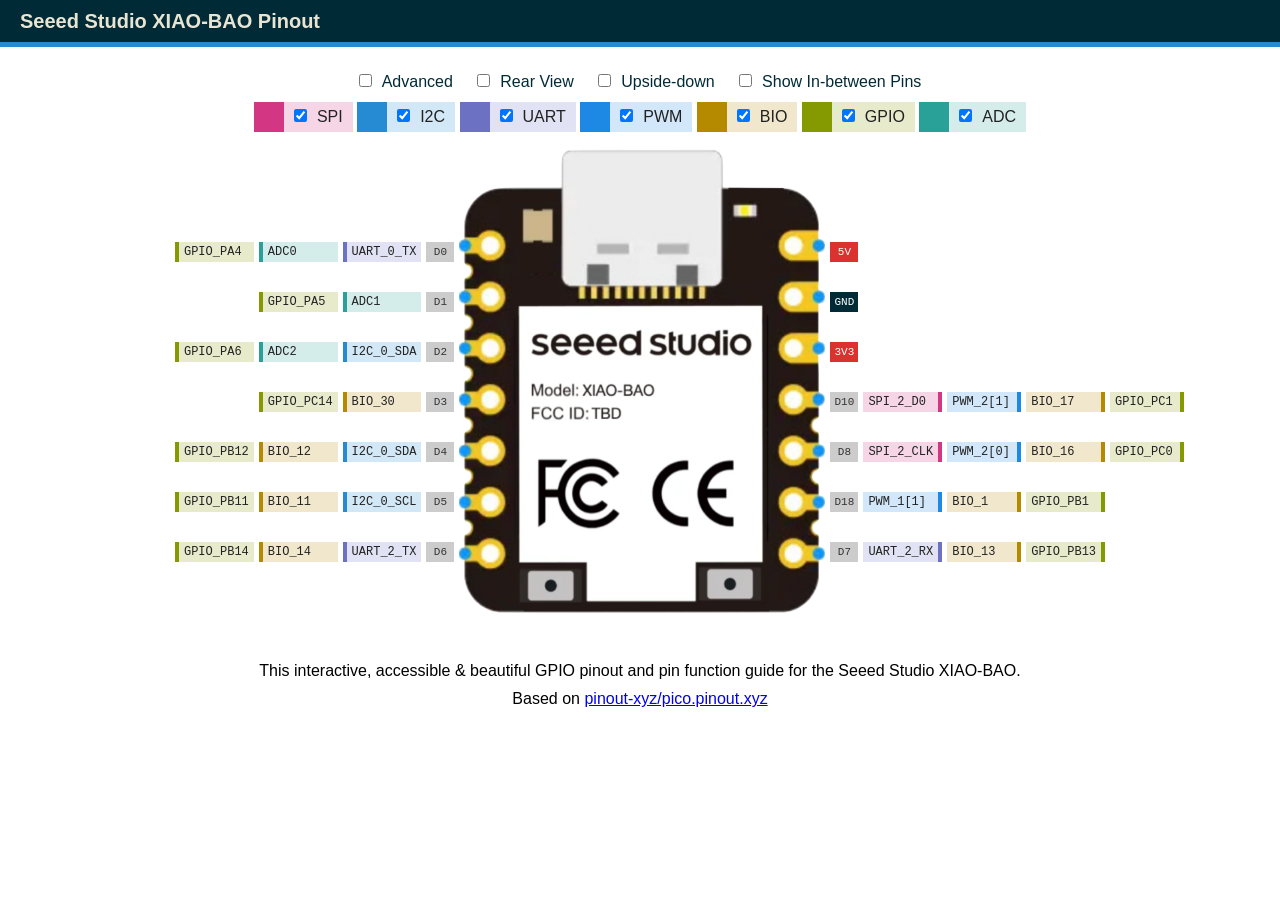
==== commit e7a12aa2: "xiaobao pinouts" ====
--- a/docs/pinout/index.html
+++ b/docs/pinout/index.html
@@ -205,10 +205,10 @@
                 </tr>
             </tbody>
         </table>
-        <div class="pico"><img width="366" height="924"
-                alt="Seeed Studio XIAO-BAO board with USB-C port facing upwards." src="xiaobao.svg" /></div>
-        <div class="pico underside"><img width="366" height="924"
-                alt="Seeed Studio XIAO-BAO board with USB-C port facing downwards." src="xiaobao.svg" /></div>
+        <div class="pico"><img alt="Seeed Studio XIAO-BAO board with USB-C port facing upwards."
+                src="xiaobao-front.png" /></div>
+        <div class="pico underside"><img alt="Seeed Studio XIAO-BAO board with USB-C port facing downwards."
+                src="xiaobao-back.png" /></div>
         <table aria-label="Righthand pins" class="labels right" aria-rowcount="23" aria-colcount="9" cellpadding="0"
             cellspacing="5">
             <thead>
@@ -225,7 +225,7 @@
             <tbody>
                 <!-- Pin 22: 5V -->
                 <tr aria-label="Pin 22" data-label="5V" data-pin-index="22">
-                    <td class="spi"></td>
+                    <td class="power"></td>
                     <td class="i2c"></td>
                     <td class="uart"></td>
                     <td class="pwm"></td>
@@ -246,7 +246,7 @@
                 </tr>
                 <!-- Pin 21: GND -->
                 <tr aria-label="Pin 21" data-label="GND" data-pin-index="21">
-                    <td class="spi"></td>
+                    <td class="ground"></td>
                     <td class="i2c"></td>
                     <td class="uart"></td>
                     <td class="pwm"></td>
@@ -267,7 +267,7 @@
                 </tr>
                 <!-- Pin 20: 3V3 -->
                 <tr aria-label="Pin 20" data-label="3V3" data-pin-index="20">
-                    <td class="spi"></td>
+                    <td class="power"></td>
                     <td class="i2c"></td>
                     <td class="uart"></td>
                     <td class="pwm"></td>
--- a/docs/pinout/pinout.css
+++ b/docs/pinout/pinout.css
@@ -92,6 +92,12 @@
     padding: 0px;
     position: relative;
     top: -20px;
+}
+
+.pico img {
+    width: 366px;
+    height: auto;
+    object-fit: contain;
 }
 
 table {
@@ -215,6 +221,19 @@
 .labels tbody tr.inbetween:not([data-pin-index]).show:before {
     opacity: 0;
     background-color: transparent;
+}
+
+/* Power pin D number labels */
+.labels tbody tr[data-label="5V"]:before,
+.labels tbody tr[data-label="3V3"]:before {
+    background-color: #dc322f;
+    color: #ffffff;
+}
+
+/* Ground pin D number label */
+.labels tbody tr[data-label="GND"]:before {
+    background-color: #002b36;
+    color: #ffffff;
 }
 
 .labels.right tbody tr:before {
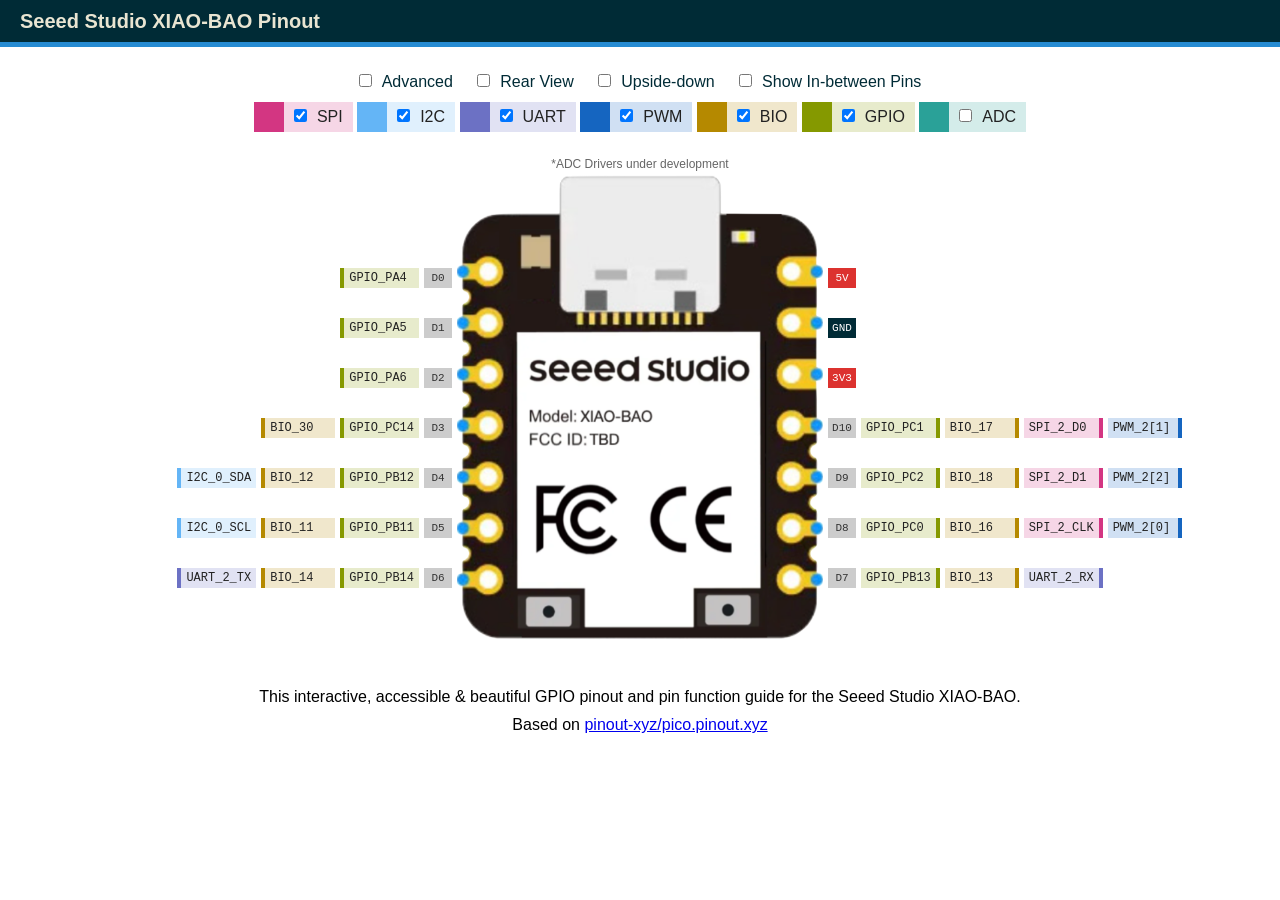
==== commit 9d5d899c: "backporting some dabao changes" ====
--- a/docs/pinout/index.html
+++ b/docs/pinout/index.html
@@ -51,9 +51,10 @@
                         id="bio" />BIO</label></li>
             <li><label class="gpio" for="gpio" title="Show or hide GPIO pin names."><input type="checkbox" checked
                         name="gpio" id="gpio" />GPIO</label></li>
-            <li><label class="adc" for="adc" title="Show or hide ADC functions."><input type="checkbox" checked
-                        name="adc" id="adc" />ADC</label></li>
+            <li><label class="adc" for="adc" title="Show or hide ADC functions."><input type="checkbox" name="adc"
+                        id="adc" />ADC</label></li>
         </ul>
+        <p style="margin-top: 10px; font-size: 12px; color: #666;">*ADC Drivers under development</p>
         <noscript>
             <p>Want to show/hide interfaces and view a full pinout? Enable JavaScript!</p>
         </noscript>
@@ -64,144 +65,144 @@
             <thead>
                 <th>Pin</th>
                 <th>Name</th>
+                <th>GPIO</th>
+                <th>BIO</th>
                 <th>SPI</th>
                 <th>I2C</th>
                 <th>UART</th>
                 <th>PWM</th>
                 <th>ADC</th>
-                <th>BIO</th>
-                <th>GPIO</th>
             </thead>
             <tbody>
                 <!-- Pin 0: D0 -->
                 <tr aria-label="Pin 0" data-label="D0" data-pin-index="0">
-                    <td class="spi"></td>
-                    <td class="i2c"></td>
-                    <td class="uart" title="UART 0: Transmit">UART_0_TX</td>
+                    <td class="gpio" title="GPIO Pin Name">GPIO_PA4</td>
+                    <td class="bio"></td>
+                    <td class="spi"></td>
+                    <td class="i2c"></td>
+                    <td class="uart"></td>
                     <td class="pwm"></td>
                     <td class="adc" title="ADC Channel 0">ADC0</td>
-                    <td class="bio"></td>
-                    <td class="gpio" title="GPIO Pin Name">GPIO_PA4</td>
                 </tr>
                 <!-- Pin 1: D11 (In-between, transparent by default) -->
                 <tr aria-label="Pin 1" class="inbetween" data-label="D11" data-pin-index="1">
+                    <td class="gpio" title="GPIO Pin Name">GPIO_PC6</td>
+                    <td class="bio" title="BIO number">BIO_22</td>
                     <td class="spi"></td>
                     <td class="i2c" title="I2C 3: Data">I2C_3_SDA</td>
                     <td class="uart"></td>
                     <td class="pwm"></td>
                     <td class="adc"></td>
-                    <td class="bio" title="BIO number">BIO_22</td>
-                    <td class="gpio" title="GPIO Pin Name">GPIO_PC6</td>
                 </tr>
                 <!-- Pin 2: D1 -->
                 <tr aria-label="Pin 2" data-label="D1" data-pin-index="2">
+                    <td class="gpio" title="GPIO Pin Name">GPIO_PA5</td>
+                    <td class="bio"></td>
                     <td class="spi"></td>
                     <td class="i2c"></td>
                     <td class="uart"></td>
                     <td class="pwm"></td>
                     <td class="adc" title="ADC Channel 1">ADC1</td>
-                    <td class="bio"></td>
-                    <td class="gpio" title="GPIO Pin Name">GPIO_PA5</td>
                 </tr>
                 <!-- Pin 3: D12 (In-between, transparent by default) -->
                 <tr aria-label="Pin 3" class="inbetween" data-label="D12" data-pin-index="3">
+                    <td class="gpio" title="GPIO Pin Name">GPIO_PC5</td>
+                    <td class="bio" title="BIO number">BIO_21</td>
                     <td class="spi"></td>
                     <td class="i2c" title="I2C 3: Clock">I2C_3_SCL</td>
                     <td class="uart"></td>
                     <td class="pwm"></td>
                     <td class="adc"></td>
-                    <td class="bio" title="BIO number">BIO_21</td>
-                    <td class="gpio" title="GPIO Pin Name">GPIO_PC5</td>
                 </tr>
                 <!-- Pin 4: D2 -->
                 <tr aria-label="Pin 4" data-label="D2" data-pin-index="4">
-                    <td class="spi"></td>
-                    <td class="i2c" title="I2C 0: Data">I2C_0_SDA</td>
+                    <td class="gpio" title="GPIO Pin Name">GPIO_PA6</td>
+                    <td class="bio"></td>
+                    <td class="spi"></td>
+                    <td class="i2c"></td>
                     <td class="uart"></td>
                     <td class="pwm"></td>
                     <td class="adc" title="ADC Channel 2">ADC2</td>
-                    <td class="bio"></td>
-                    <td class="gpio" title="GPIO Pin Name">GPIO_PA6</td>
                 </tr>
                 <!-- Pin 5: D13 (In-between, transparent by default) -->
                 <tr aria-label="Pin 5" class="inbetween" data-label="D13" data-pin-index="5">
+                    <td class="gpio" title="GPIO Pin Name">GPIO_PC3</td>
+                    <td class="bio" title="BIO number">BIO_19</td>
                     <td class="spi" title="SPI 2: Chip-select 0">SPI_2_CS0</td>
                     <td class="i2c"></td>
                     <td class="uart"></td>
                     <td class="pwm" title="PWM 2: Channel 3">PWM_2[3]</td>
                     <td class="adc"></td>
-                    <td class="bio" title="BIO number">BIO_19</td>
-                    <td class="gpio" title="GPIO Pin Name">GPIO_PC3</td>
                 </tr>
                 <!-- Pin 6: D3 -->
                 <tr aria-label="Pin 6" data-label="D3" data-pin-index="6">
-                    <td class="spi"></td>
-                    <td class="i2c"></td>
-                    <td class="uart"></td>
-                    <td class="pwm"></td>
-                    <td class="adc"></td>
+                    <td class="gpio" title="GPIO Pin Name">GPIO_PC14</td>
                     <td class="bio" title="BIO number">BIO_30</td>
-                    <td class="gpio" title="GPIO Pin Name">GPIO_PC14</td>
+                    <td class="spi"></td>
+                    <td class="i2c"></td>
+                    <td class="uart"></td>
+                    <td class="pwm"></td>
+                    <td class="adc"></td>
                 </tr>
                 <!-- Pin 7: D14 (In-between, transparent by default) -->
                 <tr aria-label="Pin 7" class="inbetween" data-label="D14" data-pin-index="7">
-                    <td class="spi"></td>
-                    <td class="i2c"></td>
-                    <td class="uart"></td>
-                    <td class="pwm"></td>
-                    <td class="adc"></td>
+                    <td class="gpio" title="GPIO Pin Name">GPIO_PC9</td>
                     <td class="bio" title="BIO number">BIO_25</td>
-                    <td class="gpio" title="GPIO Pin Name">GPIO_PC9</td>
+                    <td class="spi"></td>
+                    <td class="i2c"></td>
+                    <td class="uart"></td>
+                    <td class="pwm"></td>
+                    <td class="adc"></td>
                 </tr>
                 <!-- Pin 8: D4 -->
                 <tr aria-label="Pin 8" data-label="D4" data-pin-index="8">
+                    <td class="gpio" title="GPIO Pin Name">GPIO_PB12</td>
+                    <td class="bio" title="BIO number">BIO_12</td>
                     <td class="spi"></td>
                     <td class="i2c" title="I2C 0: Data">I2C_0_SDA</td>
                     <td class="uart"></td>
                     <td class="pwm"></td>
                     <td class="adc"></td>
-                    <td class="bio" title="BIO number">BIO_12</td>
-                    <td class="gpio" title="GPIO Pin Name">GPIO_PB12</td>
                 </tr>
                 <!-- Pin 9: D15 (In-between, transparent by default) -->
                 <tr aria-label="Pin 9" class="inbetween" data-label="D15" data-pin-index="9">
-                    <td class="spi"></td>
-                    <td class="i2c"></td>
-                    <td class="uart"></td>
-                    <td class="pwm"></td>
-                    <td class="adc"></td>
+                    <td class="gpio" title="GPIO Pin Name">GPIO_PC8</td>
                     <td class="bio" title="BIO number">BIO_24</td>
-                    <td class="gpio" title="GPIO Pin Name">GPIO_PC8</td>
+                    <td class="spi"></td>
+                    <td class="i2c"></td>
+                    <td class="uart"></td>
+                    <td class="pwm"></td>
+                    <td class="adc"></td>
                 </tr>
                 <!-- Pin 10: D5 -->
                 <tr aria-label="Pin 10" data-label="D5" data-pin-index="10">
+                    <td class="gpio" title="GPIO Pin Name">GPIO_PB11</td>
+                    <td class="bio" title="BIO number">BIO_11</td>
                     <td class="spi"></td>
                     <td class="i2c" title="I2C 0: Clock">I2C_0_SCL</td>
                     <td class="uart"></td>
                     <td class="pwm"></td>
                     <td class="adc"></td>
-                    <td class="bio" title="BIO number">BIO_11</td>
-                    <td class="gpio" title="GPIO Pin Name">GPIO_PB11</td>
                 </tr>
                 <!-- Pin 11: D16 (In-between, transparent by default) -->
                 <tr aria-label="Pin 11" class="inbetween" data-label="D16" data-pin-index="11">
-                    <td class="spi"></td>
-                    <td class="i2c"></td>
-                    <td class="uart"></td>
-                    <td class="pwm"></td>
-                    <td class="adc"></td>
+                    <td class="gpio" title="GPIO Pin Name">GPIO_PC7</td>
                     <td class="bio" title="BIO number">BIO_23</td>
-                    <td class="gpio" title="GPIO Pin Name">GPIO_PC7</td>
+                    <td class="spi"></td>
+                    <td class="i2c"></td>
+                    <td class="uart"></td>
+                    <td class="pwm"></td>
+                    <td class="adc"></td>
                 </tr>
                 <!-- Pin 12: D6 -->
                 <tr aria-label="Pin 12" data-label="D6" data-pin-index="12">
+                    <td class="gpio" title="GPIO Pin Name">GPIO_PB14</td>
+                    <td class="bio" title="BIO number">BIO_14</td>
                     <td class="spi"></td>
                     <td class="i2c"></td>
                     <td class="uart" title="UART 2: Transmit">UART_2_TX</td>
                     <td class="pwm"></td>
                     <td class="adc"></td>
-                    <td class="bio" title="BIO number">BIO_14</td>
-                    <td class="gpio" title="GPIO Pin Name">GPIO_PB14</td>
                 </tr>
             </tbody>
         </table>
@@ -214,147 +215,144 @@
             <thead>
                 <th scope="col">Pin</th>
                 <th scope="col">Name</th>
+                <th scope="col">GPIO</th>
+                <th scope="col">BIO</th>
                 <th scope="col">SPI</th>
                 <th scope="col">I2C</th>
                 <th scope="col">UART</th>
                 <th scope="col">PWM</th>
                 <th scope="col">ADC</th>
-                <th scope="col">BIO</th>
-                <th scope="col">GPIO</th>
             </thead>
             <tbody>
                 <!-- Pin 22: 5V -->
                 <tr aria-label="Pin 22" data-label="5V" data-pin-index="22">
+                    <td class="gpio"></td>
+                    <td class="bio"></td>
                     <td class="power"></td>
                     <td class="i2c"></td>
                     <td class="uart"></td>
                     <td class="pwm"></td>
                     <td class="adc"></td>
-                    <td class="bio"></td>
-                    <td class="gpio"></td>
                 </tr>
                 <!-- In-between pin (between 5V and GND, hidden by default) -->
                 <tr aria-label="In-between pin" class="inbetween">
                     <td class="gpio"></td>
-                    <td class="spi"></td>
-                    <td class="i2c"></td>
-                    <td class="uart"></td>
-                    <td class="pwm"></td>
-                    <td class="adc"></td>
-                    <td class="bio"></td>
-                    <td class="gpio"></td>
+                    <td class="bio"></td>
+                    <td class="spi"></td>
+                    <td class="i2c"></td>
+                    <td class="uart"></td>
+                    <td class="pwm"></td>
+                    <td class="adc"></td>
                 </tr>
                 <!-- Pin 21: GND -->
                 <tr aria-label="Pin 21" data-label="GND" data-pin-index="21">
+                    <td class="gpio"></td>
+                    <td class="bio"></td>
                     <td class="ground"></td>
                     <td class="i2c"></td>
                     <td class="uart"></td>
                     <td class="pwm"></td>
                     <td class="adc"></td>
-                    <td class="bio"></td>
-                    <td class="gpio"></td>
                 </tr>
                 <!-- In-between pin (between GND and 3V3, hidden by default) -->
                 <tr aria-label="In-between pin" class="inbetween">
                     <td class="gpio"></td>
-                    <td class="spi"></td>
-                    <td class="i2c"></td>
-                    <td class="uart"></td>
-                    <td class="pwm"></td>
-                    <td class="adc"></td>
-                    <td class="bio"></td>
-                    <td class="gpio"></td>
+                    <td class="bio"></td>
+                    <td class="spi"></td>
+                    <td class="i2c"></td>
+                    <td class="uart"></td>
+                    <td class="pwm"></td>
+                    <td class="adc"></td>
                 </tr>
                 <!-- Pin 20: 3V3 -->
                 <tr aria-label="Pin 20" data-label="3V3" data-pin-index="20">
+                    <td class="gpio"></td>
+                    <td class="bio"></td>
                     <td class="power"></td>
                     <td class="i2c"></td>
                     <td class="uart"></td>
                     <td class="pwm"></td>
                     <td class="adc"></td>
-                    <td class="bio"></td>
-                    <td class="gpio"></td>
                 </tr>
                 <!-- In-between pin (between 3V3 and D10, hidden by default) -->
                 <tr aria-label="In-between pin" class="inbetween">
                     <td class="gpio"></td>
-                    <td class="spi"></td>
-                    <td class="i2c"></td>
-                    <td class="uart"></td>
-                    <td class="pwm"></td>
-                    <td class="adc"></td>
-                    <td class="bio"></td>
-                    <td class="gpio"></td>
+                    <td class="bio"></td>
+                    <td class="spi"></td>
+                    <td class="i2c"></td>
+                    <td class="uart"></td>
+                    <td class="pwm"></td>
+                    <td class="adc"></td>
                 </tr>
                 <!-- Pin 19: D10 -->
                 <tr aria-label="Pin 19" data-label="D10" data-pin-index="19">
+                    <td class="gpio" title="GPIO Pin Name">GPIO_PC1</td>
+                    <td class="bio" title="BIO number">BIO_17</td>
                     <td class="spi" title="SPI 2: Data 0">SPI_2_D0</td>
                     <td class="i2c"></td>
                     <td class="uart"></td>
                     <td class="pwm" title="PWM 2: Channel 1">PWM_2[1]</td>
                     <td class="adc"></td>
-                    <td class="bio" title="BIO number">BIO_17</td>
-                    <td class="gpio" title="GPIO Pin Name">GPIO_PC1</td>
-                </tr>
-                <!-- Pin 18: D9 (In-between, transparent by default) -->
-                <tr aria-label="Pin 18" class="inbetween" data-label="D9" data-pin-index="18">
+                </tr>
+                <!-- Pin 16: D19 (In-between, transparent by default) -->
+                <tr aria-label="Pin 16" class="inbetween" data-label="D19" data-pin-index="16">
+                    <td class="gpio" title="GPIO Pin Name">GPIO_PB9</td>
+                    <td class="bio" title="BIO number">BIO_9</td>
+                    <td class="spi"></td>
+                    <td class="i2c"></td>
+                    <td class="uart"></td>
+                    <td class="pwm"></td>
+                    <td class="adc"></td>
+                </tr>
+                <!-- Pin 18: D9 -->
+                <tr aria-label="Pin 18" data-label="D9" data-pin-index="18">
+                    <td class="gpio" title="GPIO Pin Name">GPIO_PC2</td>
+                    <td class="bio" title="BIO number">BIO_18</td>
                     <td class="spi" title="SPI 2: Data 1">SPI_2_D1</td>
                     <td class="i2c"></td>
                     <td class="uart"></td>
                     <td class="pwm" title="PWM 2: Channel 2">PWM_2[2]</td>
                     <td class="adc"></td>
-                    <td class="bio" title="BIO number">BIO_18</td>
-                    <td class="gpio" title="GPIO Pin Name">GPIO_PC2</td>
+                </tr>
+                <!-- Pin 15: D18 (In-between, transparent by default) -->
+                <tr aria-label="Pin 15" class="inbetween" data-label="D18" data-pin-index="15">
+                    <td class="gpio" title="GPIO Pin Name">GPIO_PB1</td>
+                    <td class="bio" title="BIO number">BIO_1</td>
+                    <td class="spi"></td>
+                    <td class="i2c"></td>
+                    <td class="uart"></td>
+                    <td class="pwm" title="PWM 1: Channel 1">PWM_1[1]</td>
+                    <td class="adc"></td>
                 </tr>
                 <!-- Pin 17: D8 -->
                 <tr aria-label="Pin 17" data-label="D8" data-pin-index="17">
+                    <td class="gpio" title="GPIO Pin Name">GPIO_PC0</td>
+                    <td class="bio" title="BIO number">BIO_16</td>
                     <td class="spi" title="SPI 2: Clock">SPI_2_CLK</td>
                     <td class="i2c"></td>
                     <td class="uart"></td>
                     <td class="pwm" title="PWM 2: Channel 0">PWM_2[0]</td>
                     <td class="adc"></td>
-                    <td class="bio" title="BIO number">BIO_16</td>
-                    <td class="gpio" title="GPIO Pin Name">GPIO_PC0</td>
-                </tr>
-                <!-- Pin 16: D19 (In-between, transparent by default) -->
-                <tr aria-label="Pin 16" class="inbetween" data-label="D19" data-pin-index="16">
-                    <td class="spi"></td>
-                    <td class="i2c"></td>
-                    <td class="uart"></td>
-                    <td class="pwm"></td>
-                    <td class="adc"></td>
-                    <td class="bio" title="BIO number">BIO_9</td>
-                    <td class="gpio" title="GPIO Pin Name">GPIO_PB9</td>
-                </tr>
-                <!-- Pin 15: D18 -->
-                <tr aria-label="Pin 15" data-label="D18" data-pin-index="15">
-                    <td class="spi"></td>
-                    <td class="i2c"></td>
-                    <td class="uart"></td>
-                    <td class="pwm" title="PWM 1: Channel 1">PWM_1[1]</td>
-                    <td class="adc"></td>
-                    <td class="bio" title="BIO number">BIO_1</td>
-                    <td class="gpio" title="GPIO Pin Name">GPIO_PB1</td>
                 </tr>
                 <!-- Pin 14: D17 (In-between, transparent by default) -->
                 <tr aria-label="Pin 14" class="inbetween" data-label="D17" data-pin-index="14">
+                    <td class="gpio" title="GPIO Pin Name">GPIO_PC4</td>
+                    <td class="bio" title="BIO number">BIO_20</td>
                     <td class="spi" title="SPI 2: Chip-select 1">SPI_2_CS1</td>
                     <td class="i2c"></td>
                     <td class="uart"></td>
                     <td class="pwm"></td>
                     <td class="adc"></td>
-                    <td class="bio" title="BIO number">BIO_20</td>
-                    <td class="gpio" title="GPIO Pin Name">GPIO_PC4</td>
                 </tr>
                 <!-- Pin 13: D7 -->
                 <tr aria-label="Pin 13" data-label="D7" data-pin-index="13">
+                    <td class="gpio" title="GPIO Pin Name">GPIO_PB13</td>
+                    <td class="bio" title="BIO number">BIO_13</td>
                     <td class="spi"></td>
                     <td class="i2c"></td>
                     <td class="uart" title="UART 2: Receive">UART_2_RX</td>
                     <td class="pwm"></td>
                     <td class="adc"></td>
-                    <td class="bio" title="BIO number">BIO_13</td>
-                    <td class="gpio" title="GPIO Pin Name">GPIO_PB13</td>
                 </tr>
             </tbody>
         </table>
--- a/docs/pinout/pinout.css
+++ b/docs/pinout/pinout.css
@@ -366,8 +366,8 @@
 }
 
 .i2c {
-    background-color: #268bd233;
-    border-color: #268bd2;
+    background-color: #64b5f633;
+    border-color: #64b5f6;
 }
 
 .spi {
@@ -381,8 +381,8 @@
 }
 
 .pwm {
-    background-color: #1e88e533;
-    border-color: #1e88e5;
+    background-color: #1565c033;
+    border-color: #1565c0;
 }
 
 .pin-label {
@@ -434,7 +434,7 @@
 }
 
 .labels tr:hover .i2c {
-    background-color: #3ba6f166;
+    background-color: #90caf966;
 }
 
 .labels tr:hover .spi {
@@ -446,7 +446,7 @@
 }
 
 .labels tr:hover .pwm {
-    background-color: #42a5f566;
+    background-color: #0d47a166;
 }
 
 .labels tr:hover .pin-label {
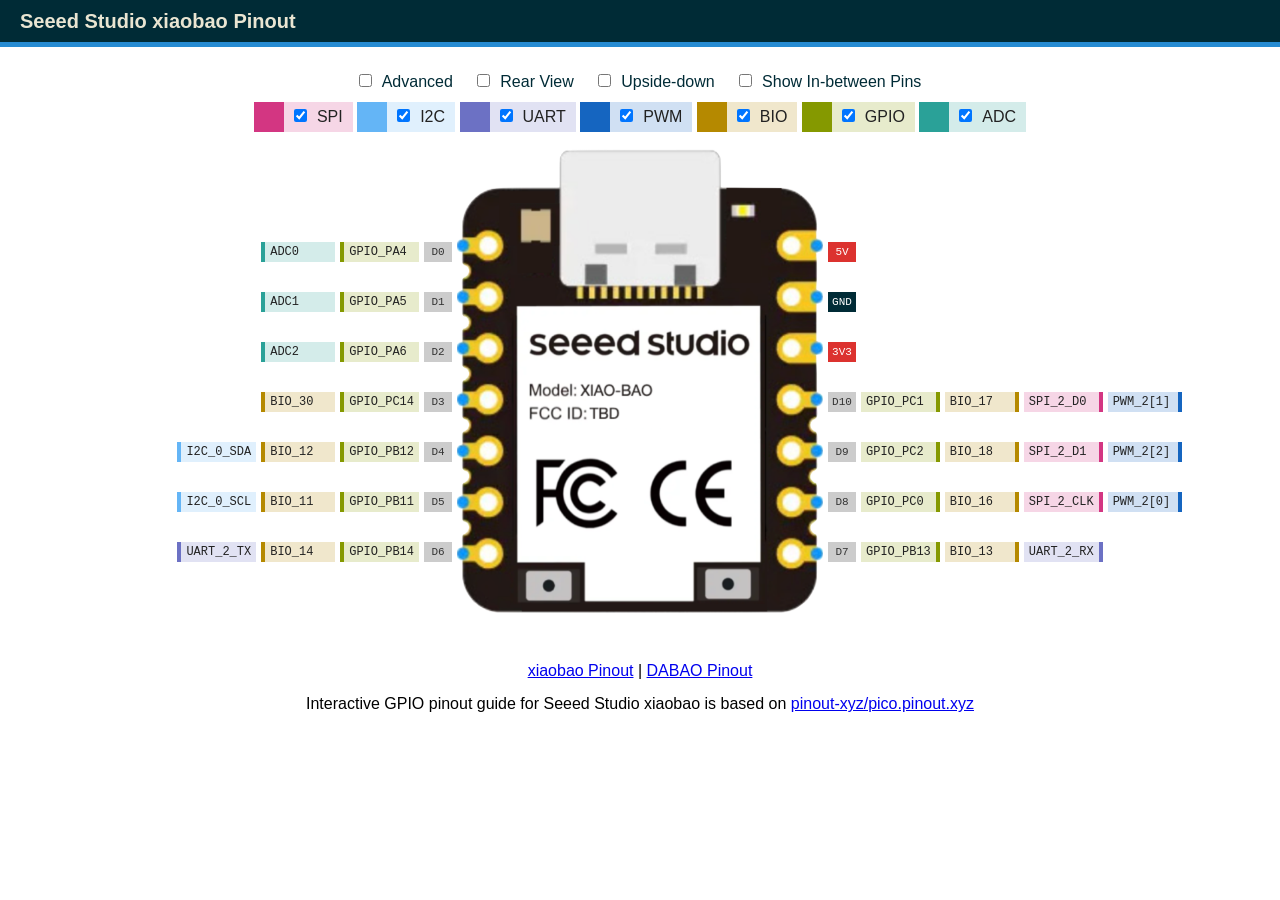
==== commit 8c142ce1: "more visual improvements and streamlining" ====
--- a/docs/pinout/index.html
+++ b/docs/pinout/index.html
@@ -16,15 +16,15 @@
     <link rel="shortcut icon" href="pinout-logo.png" type="image/png">
     <script src="register_serviceworker.js" type="text/javascript"></script>
     <link rel="manifest" href="manifest.json">
-    <title>Seeed Studio XIAO-BAO GPIO Pinout</title>
+    <title>Seeed Studio xiaobao GPIO Pinout</title>
     <meta name="description"
-        content="An interactive, accessible and beautiful GPIO Pinout guide for the Seeed Studio XIAO-BAO" />
+        content="An interactive, accessible and beautiful GPIO Pinout guide for the Seeed Studio xiaobao" />
     <link rel="stylesheet" href="pinout.css?v=20250707v3" type="text/css" media="screen,print" />
 </head>
 
 <body>
     <header>
-        <h1>Seeed Studio XIAO-BAO Pinout</h1>
+        <h1>Seeed Studio xiaobao Pinout</h1>
     </header>
     <nav class="nojs" id="nav">
         <ul class="filter settings">
@@ -51,10 +51,9 @@
                         id="bio" />BIO</label></li>
             <li><label class="gpio" for="gpio" title="Show or hide GPIO pin names."><input type="checkbox" checked
                         name="gpio" id="gpio" />GPIO</label></li>
-            <li><label class="adc" for="adc" title="Show or hide ADC functions."><input type="checkbox" name="adc"
-                        id="adc" />ADC</label></li>
+            <li><label class="adc" for="adc" title="Show or hide ADC functions."><input type="checkbox" checked
+                        name="adc" id="adc" />ADC</label></li>
         </ul>
-        <p style="margin-top: 10px; font-size: 12px; color: #666;">*ADC Drivers under development</p>
         <noscript>
             <p>Want to show/hide interfaces and view a full pinout? Enable JavaScript!</p>
         </noscript>
@@ -65,13 +64,13 @@
             <thead>
                 <th>Pin</th>
                 <th>Name</th>
-                <th>GPIO</th>
-                <th>BIO</th>
                 <th>SPI</th>
                 <th>I2C</th>
                 <th>UART</th>
                 <th>PWM</th>
                 <th>ADC</th>
+                <th>BIO</th>
+                <th>GPIO</th>
             </thead>
             <tbody>
                 <!-- Pin 0: D0 -->
@@ -206,63 +205,65 @@
                 </tr>
             </tbody>
         </table>
-        <div class="pico"><img alt="Seeed Studio XIAO-BAO board with USB-C port facing upwards."
+        <div class="pico"><img alt="Seeed Studio xiaobao board with USB-C port facing upwards."
                 src="xiaobao-front.png" /></div>
-        <div class="pico underside"><img alt="Seeed Studio XIAO-BAO board with USB-C port facing downwards."
+        <div class="pico underside"><img alt="Seeed Studio xiaobao board with USB-C port facing downwards."
                 src="xiaobao-back.png" /></div>
         <table aria-label="Righthand pins" class="labels right" aria-rowcount="23" aria-colcount="9" cellpadding="0"
             cellspacing="5">
             <thead>
                 <th scope="col">Pin</th>
                 <th scope="col">Name</th>
-                <th scope="col">GPIO</th>
-                <th scope="col">BIO</th>
                 <th scope="col">SPI</th>
                 <th scope="col">I2C</th>
                 <th scope="col">UART</th>
                 <th scope="col">PWM</th>
                 <th scope="col">ADC</th>
+                <th scope="col">BIO</th>
+                <th scope="col">GPIO</th>
             </thead>
             <tbody>
                 <!-- Pin 22: 5V -->
                 <tr aria-label="Pin 22" data-label="5V" data-pin-index="22">
-                    <td class="gpio"></td>
-                    <td class="bio"></td>
                     <td class="power"></td>
                     <td class="i2c"></td>
                     <td class="uart"></td>
                     <td class="pwm"></td>
                     <td class="adc"></td>
+                    <td class="bio"></td>
+                    <td class="gpio"></td>
                 </tr>
                 <!-- In-between pin (between 5V and GND, hidden by default) -->
                 <tr aria-label="In-between pin" class="inbetween">
                     <td class="gpio"></td>
-                    <td class="bio"></td>
-                    <td class="spi"></td>
-                    <td class="i2c"></td>
-                    <td class="uart"></td>
-                    <td class="pwm"></td>
-                    <td class="adc"></td>
+                    <td class="spi"></td>
+                    <td class="i2c"></td>
+                    <td class="uart"></td>
+                    <td class="pwm"></td>
+                    <td class="adc"></td>
+                    <td class="bio"></td>
+                    <td class="gpio"></td>
                 </tr>
                 <!-- Pin 21: GND -->
                 <tr aria-label="Pin 21" data-label="GND" data-pin-index="21">
-                    <td class="gpio"></td>
-                    <td class="bio"></td>
                     <td class="ground"></td>
                     <td class="i2c"></td>
                     <td class="uart"></td>
                     <td class="pwm"></td>
                     <td class="adc"></td>
+                    <td class="bio"></td>
+                    <td class="gpio"></td>
                 </tr>
                 <!-- In-between pin (between GND and 3V3, hidden by default) -->
                 <tr aria-label="In-between pin" class="inbetween">
                     <td class="gpio"></td>
-                    <td class="bio"></td>
-                    <td class="spi"></td>
-                    <td class="i2c"></td>
-                    <td class="uart"></td>
-                    <td class="pwm"></td>
-                    <td class="adc"></td>
+                    <td class="spi"></td>
+                    <td class="i2c"></td>
+                    <td class="uart"></td>
+                    <td class="pwm"></td>
+                    <td class="adc"></td>
+                    <td class="bio"></td>
+                    <td class="gpio"></td>
                 </tr>
                 <!-- Pin 20: 3V3 -->
                 <tr aria-label="Pin 20" data-label="3V3" data-pin-index="20">
@@ -273,16 +274,19 @@
                     <td class="uart"></td>
                     <td class="pwm"></td>
                     <td class="adc"></td>
+                    <td class="bio"></td>
+                    <td class="gpio"></td>
                 </tr>
                 <!-- In-between pin (between 3V3 and D10, hidden by default) -->
                 <tr aria-label="In-between pin" class="inbetween">
                     <td class="gpio"></td>
-                    <td class="bio"></td>
-                    <td class="spi"></td>
-                    <td class="i2c"></td>
-                    <td class="uart"></td>
-                    <td class="pwm"></td>
-                    <td class="adc"></td>
+                    <td class="spi"></td>
+                    <td class="i2c"></td>
+                    <td class="uart"></td>
+                    <td class="pwm"></td>
+                    <td class="adc"></td>
+                    <td class="bio"></td>
+                    <td class="gpio"></td>
                 </tr>
                 <!-- Pin 19: D10 -->
                 <tr aria-label="Pin 19" data-label="D10" data-pin-index="19">
@@ -358,14 +362,17 @@
         </table>
     </article>
     <footer>
-        <p>This interactive, accessible &amp; beautiful GPIO pinout and pin function guide for the Seeed Studio
-            XIAO-BAO.</p>
-        <p>Based on <a href="https://github.com/pinout-xyz/pico.pinout.xyz"
+        <p>
+            <a href="https://xiaobao.samch.in/pinout/" title="Seeed Studio xiaobao Pinout">xiaobao Pinout</a> |
+            <a href="https://baochip.github.io/dabao/pinout/" title="Baochip DABAO Pinout">DABAO Pinout</a>
+        </p>
+        <p style="margin-top: 5px;">Interactive GPIO pinout guide for Seeed Studio xiaobao is based on <a
+                href="https://github.com/pinout-xyz/pico.pinout.xyz"
                 title="Raspberry Pi Pico Pinout">pinout-xyz/pico.pinout.xyz</a></p>
     </footer>
     <footer class="print">
-        <p>XIAO-BAO Pinout - This interactive, accessible &amp; beautiful GPIO pinout and pin function guide for the
-            Seeed Studio XIAO-BAO</p>
+        <p>xiaobao Pinout - This interactive, accessible &amp; beautiful GPIO pinout and pin function guide for the
+            Seeed Studio xiaobao</p>
     </footer>
     <script src="pinout.js?v=20250707v1" type="text/javascript"></script>
 </body>
